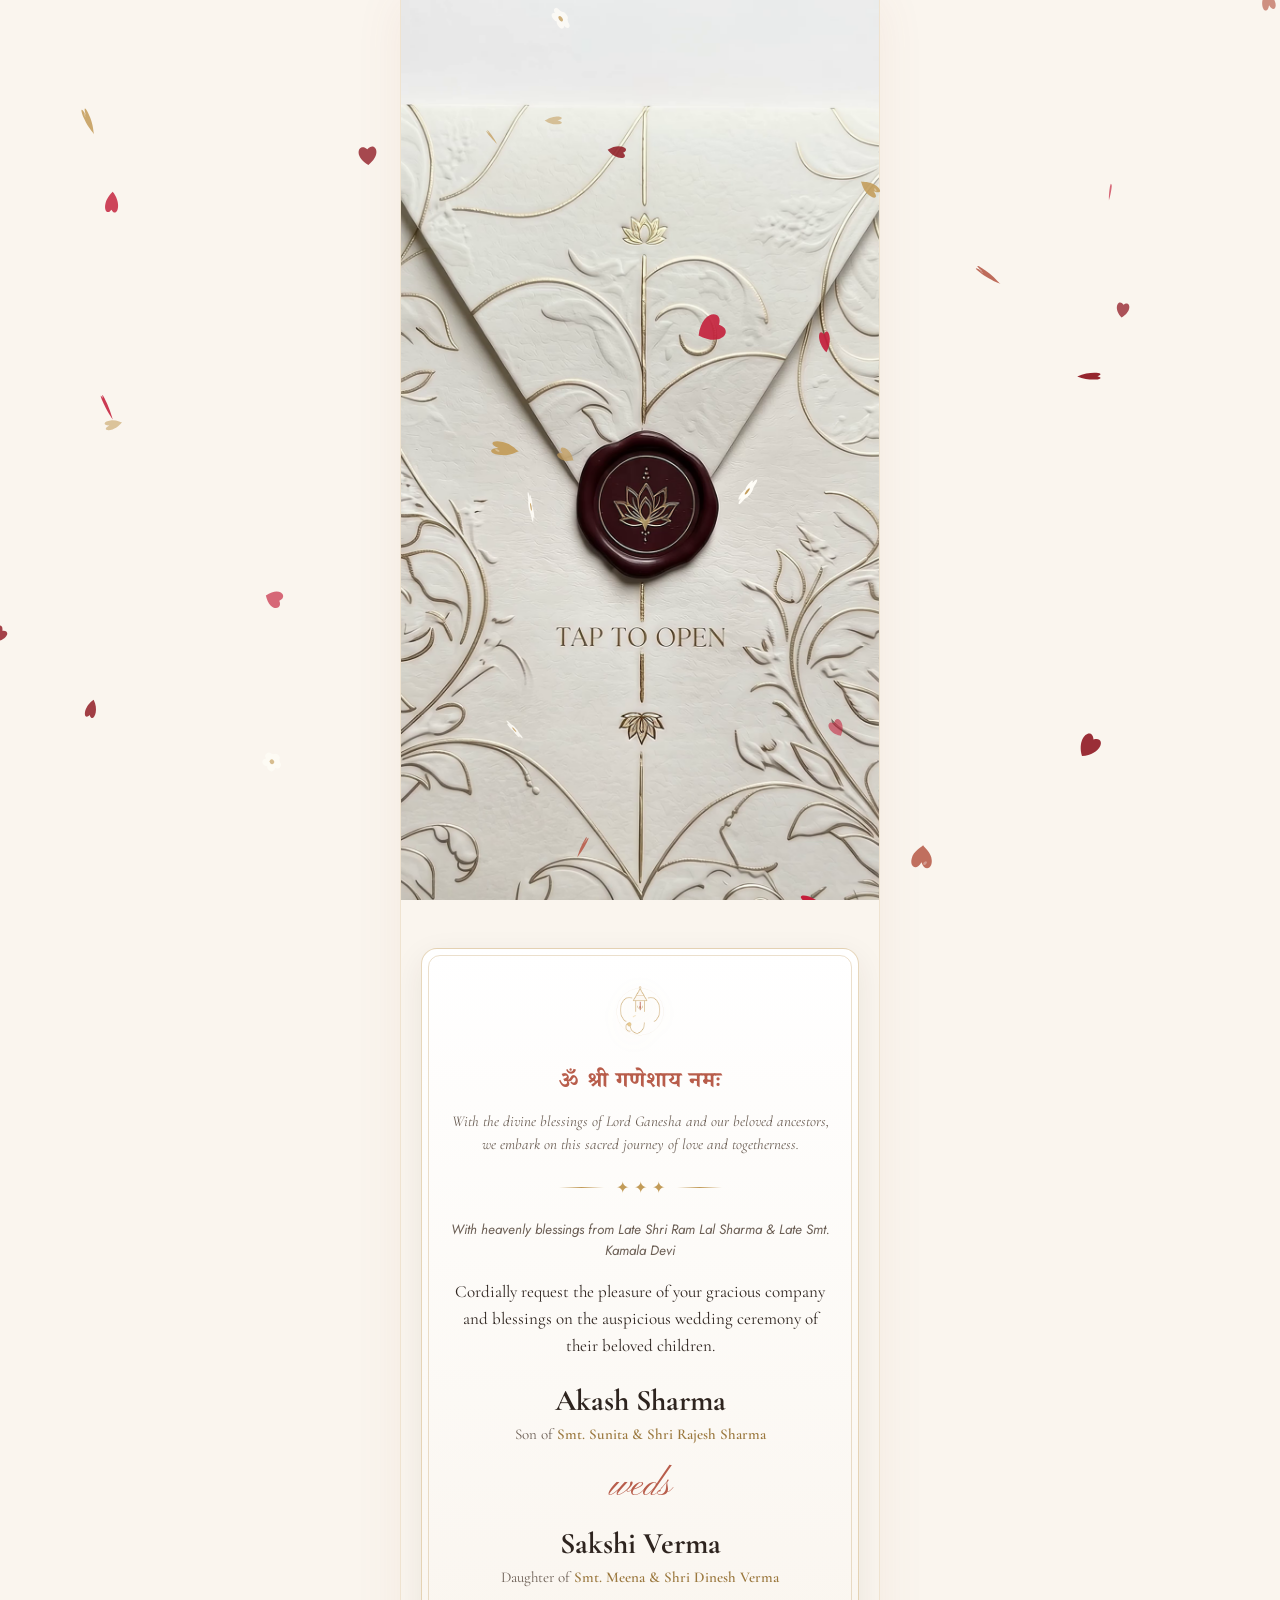
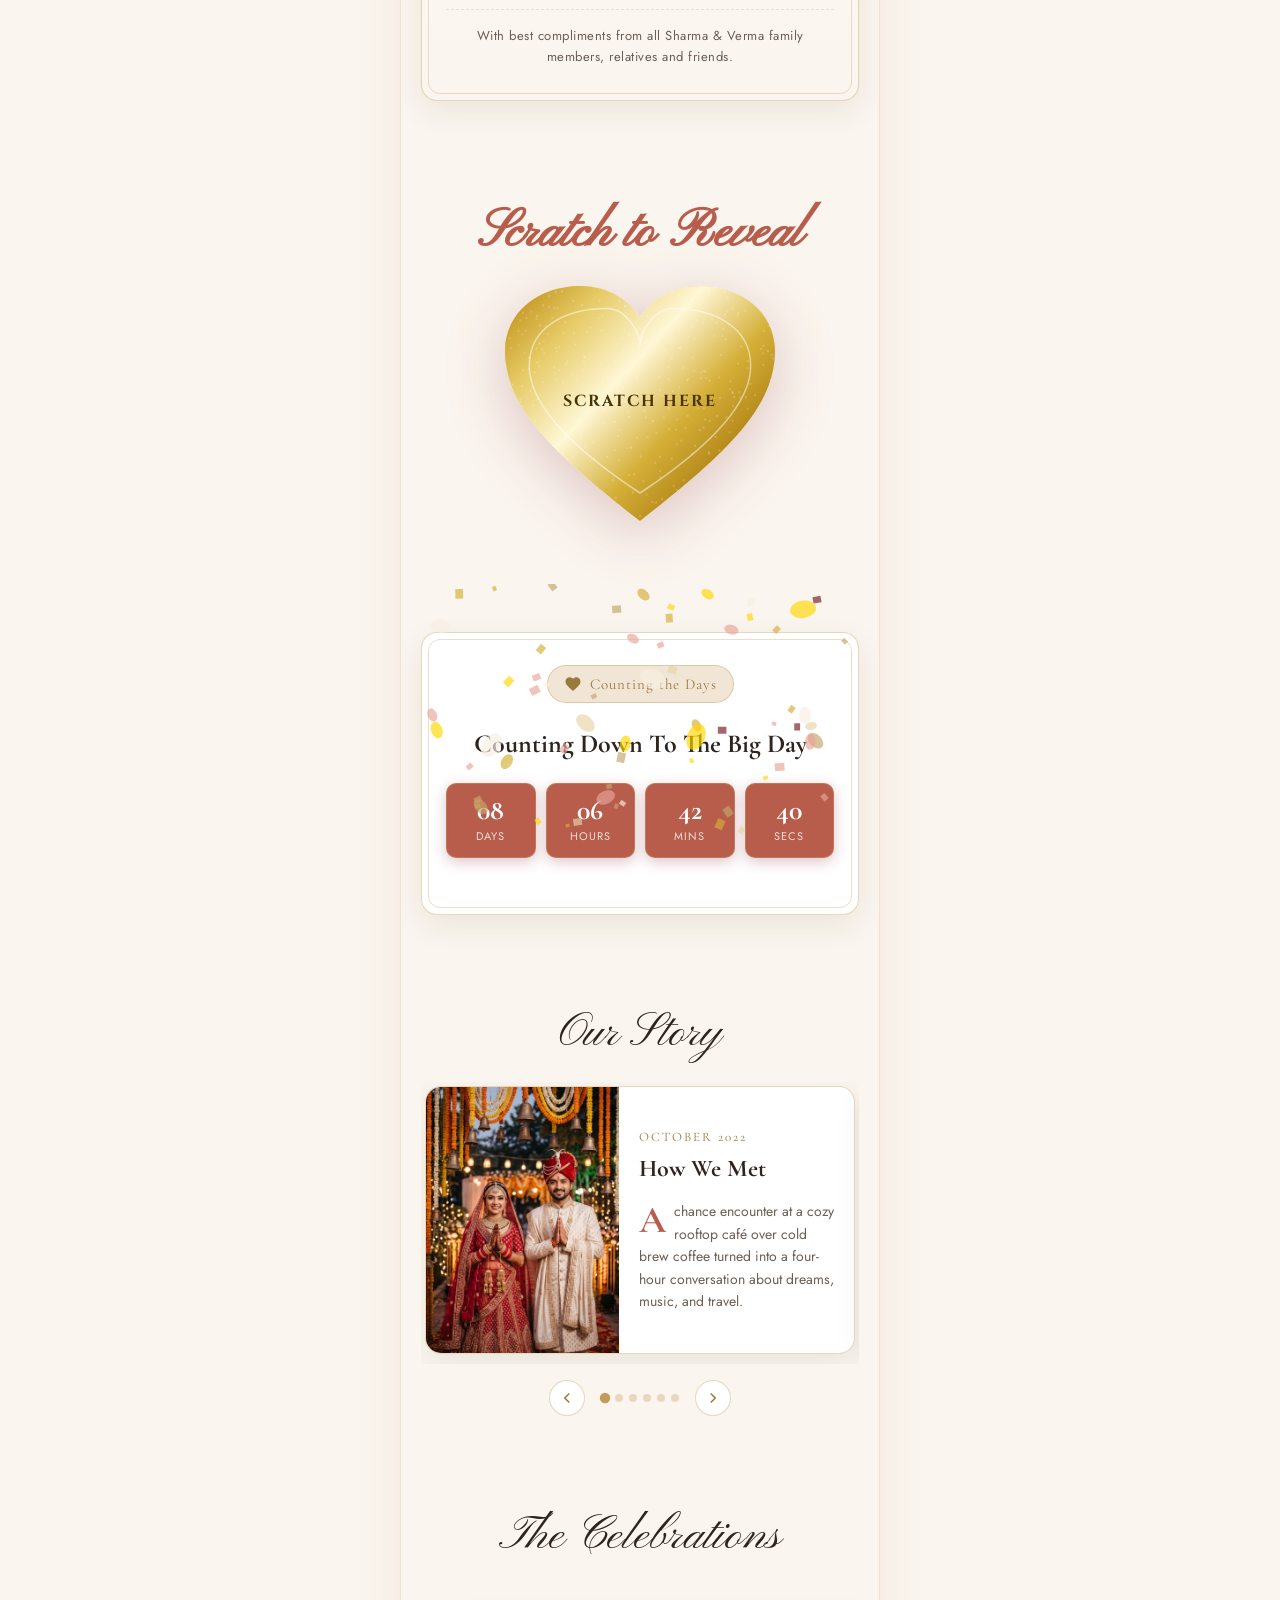
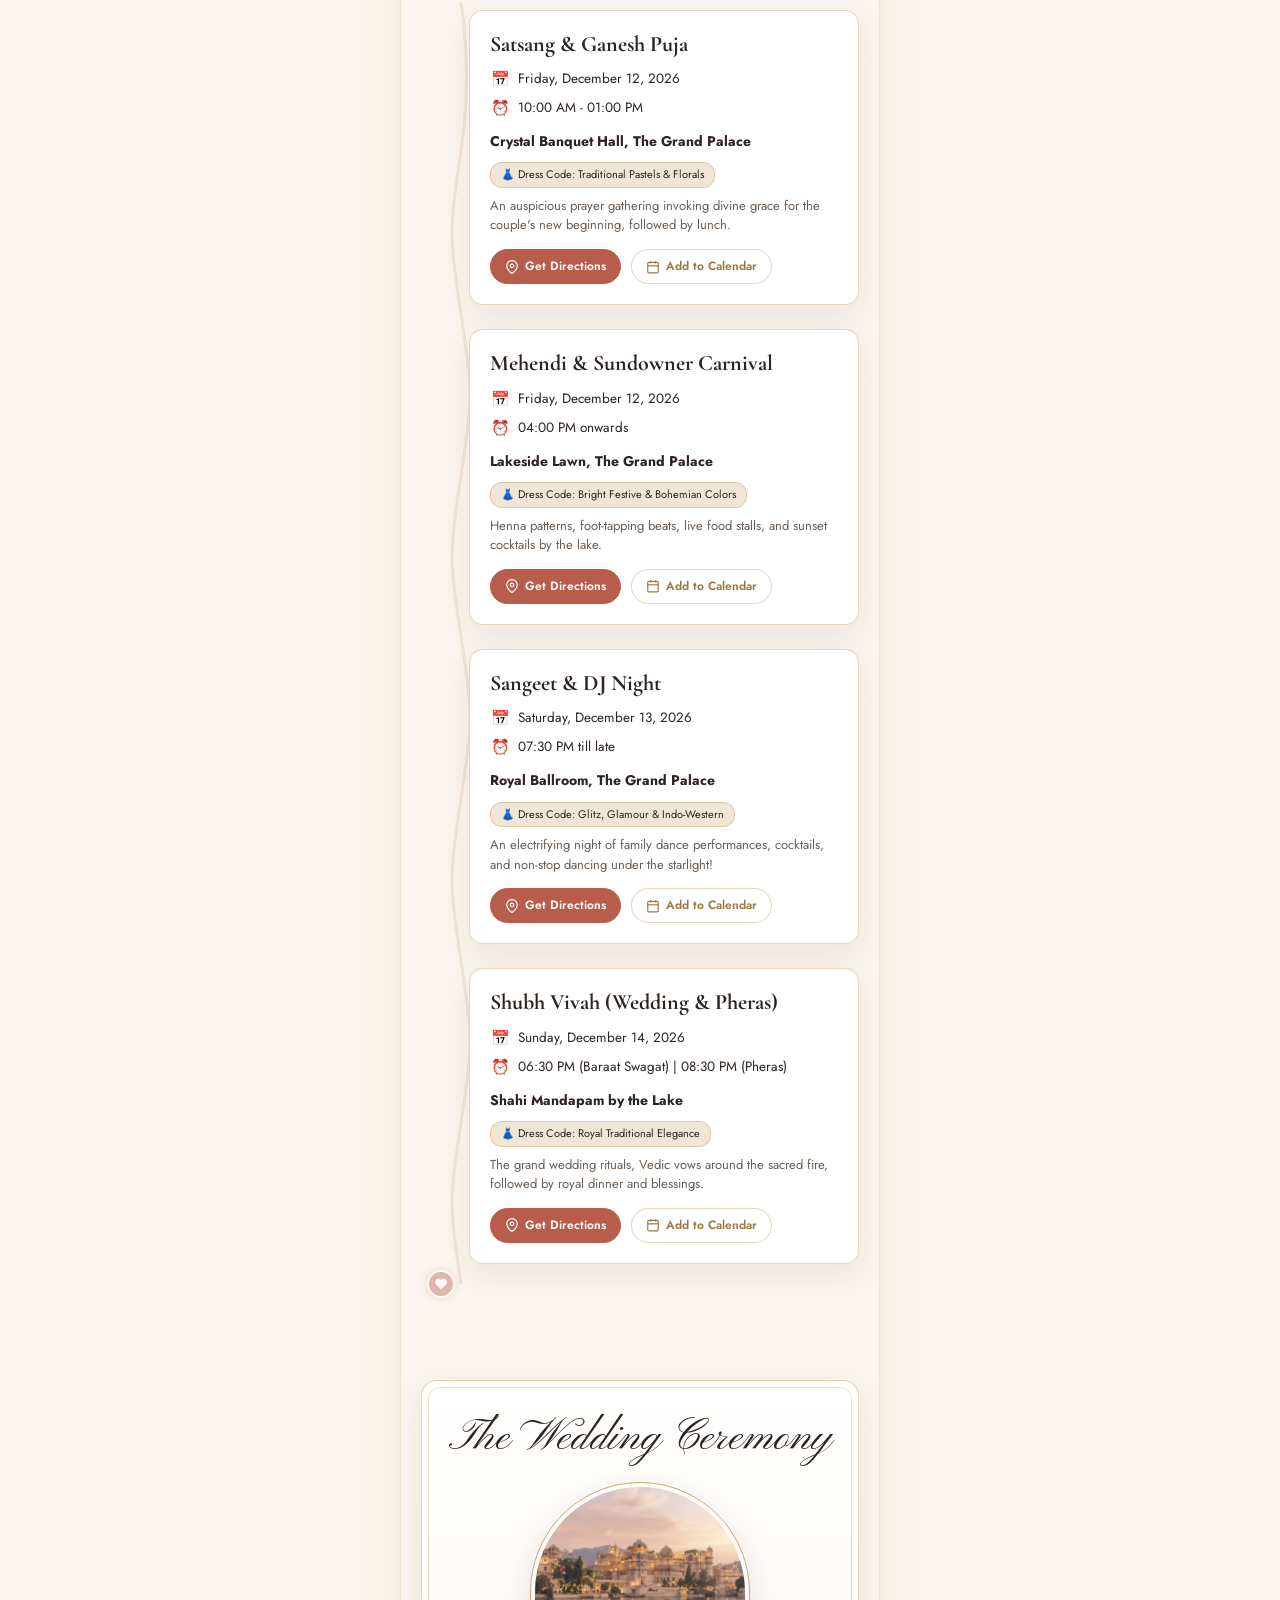
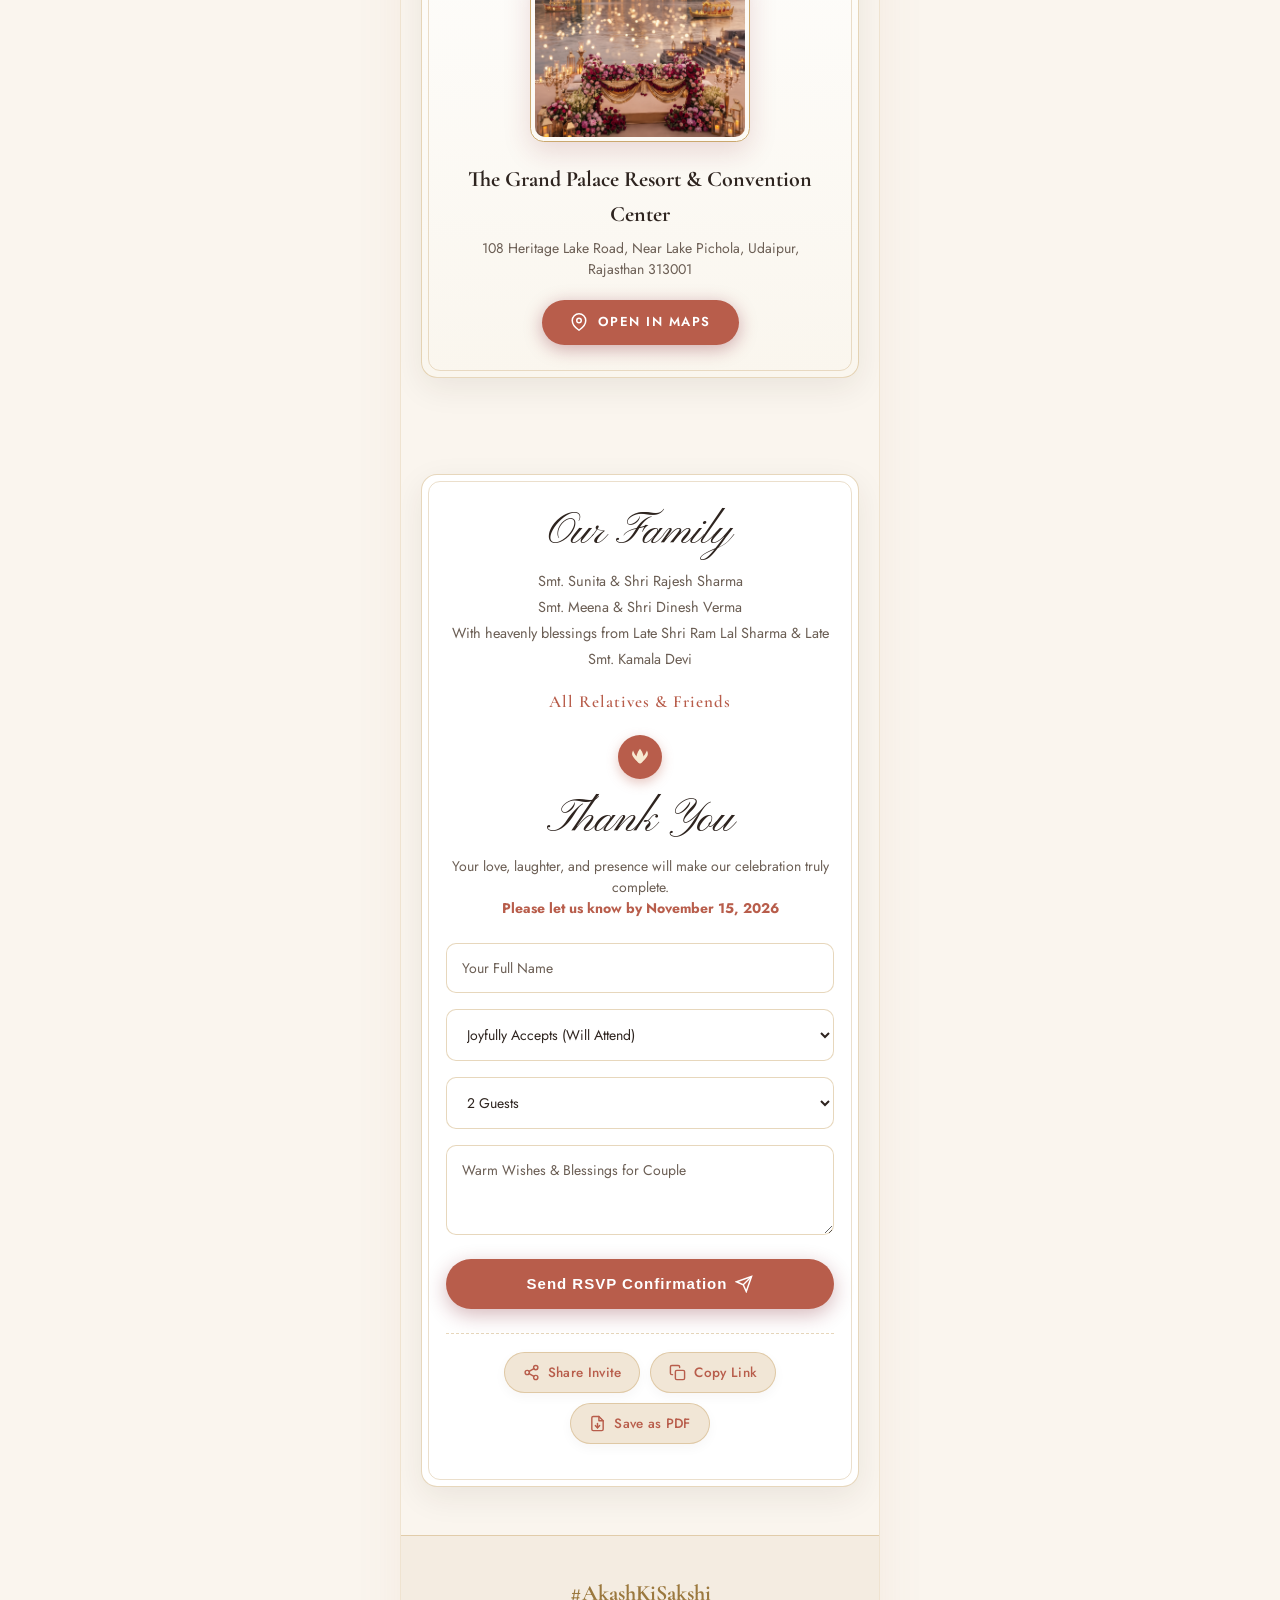
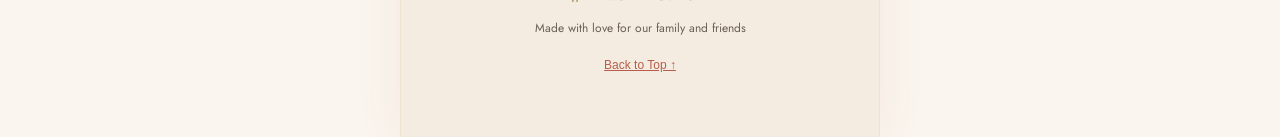
==== index.html @ cc671f3d "Initial commit: Luxury Wedding Invitation for Akash & Sakshi" ====
<!DOCTYPE html>
<html lang="en">
<head>
  <meta charset="UTF-8">
  <meta name="viewport" content="width=device-width, initial-scale=1.0, maximum-scale=1.0, user-scalable=no">
  <title>Akash & Sakshi's Wedding Invitation</title>

  <!-- Open Graph Meta Tags for WhatsApp & Social Sharing -->
  <meta property="og:title" content="Akash & Sakshi are Getting Married! 💍">
  <meta property="og:description" content="You are cordially invited to celebrate our wedding. Tap to open our interactive invitation, view ceremonies & RSVP.">
  <meta property="og:image" content="images/reference/ui_reference.png">
  <meta property="og:type" content="website">

  <!-- Core Stylesheet -->
  <link rel="stylesheet" href="css/invite_styles.css">
  <style>
    /* Dynamic Theme Color Overrides if specified */
    
      :root {
        --bg-ivory: #FAF5EE;
        --gold-primary: #C29B58;
        --gold-dark: #9B783E;
        --gold-light: #F1E6D6;
        --maroon-seal: #B85D4B;
        --maroon-seal-dark: #8F4232;
        --text-primary: #2E241F;
      }
    
  </style>
</head>
<body class="scroll-locked">

  <!-- Background Audio Element -->
  <audio id="bgAudio" loop preload="auto">
    <source src="song/song.mp3" type="audio/mp3">
  </audio>

  <!-- Desktop Presentation Stage -->
  <div class="desktop-stage">
    <main class="mobile-wrapper">

      <!-- ============================================================================
           ANIMATION 1 & 2: CARD START SCENE -> VIDEO OPENING -> CENTERED NAMES REVEAL
           (Click directly on image to open, no top floating buttons, no seal icon/text)
           ============================================================================ -->
      <section class="video-opening-wrapper" id="videoOpeningWrapper">
        <video id="openingEnvelopeVideo" playsinline preload="auto" muted poster="images/hero/start_scene.png">
          <source src="video/envelope_opening.mp4" type="video/mp4">
        </video>

        <!-- Clickable Start Scene Card Overlay (User clicks directly on image) -->
        <div class="video-tap-overlay" id="videoTapOverlay" style="background-image: url('images/hero/start_scene.png');" title="Click anywhere to open invitation"></div>

        <!-- Names Reveal Centered on Video Endscreen with End Scene Backdrop -->
        <div class="video-endscreen-reveal" id="videoEndscreenReveal" style="background-image: url('images/hero/end_scene.png');">
          <canvas id="lightTrailCanvas"></canvas>
          <div class="hero-content">
            <p class="hero-tagline">We're getting married</p>
            <h1 class="hero-couple-names">
              Akash
              <span class="hero-ampersand">&</span>
              Sakshi
            </h1>

            <div class="scroll-hint">
              <span style="font-size: 11px; letter-spacing: 2px; text-transform: uppercase;">Scroll to Enter</span>
              <svg width="18" height="18" viewBox="0 0 24 24" fill="none" stroke="currentColor" stroke-width="2">
                <polyline points="6 9 12 15 18 9"></polyline>
              </svg>
            </div>
          </div>
        </div>
      </section>

      <!-- ============================================================================
           ANIMATION 3: TRADITIONAL INVITATION CARD SCROLL & BLESSINGS
           (Ganeshji Artwork + Lineage format: Son of... / Daughter of...)
           ============================================================================ -->
      <section class="section-container" id="traditionalCardSection">
        <div class="ornate-card traditional-card">
          <div class="ganesha-header-wrap">
            <img src="images/decor/ganesha.png" alt="Shree Ganeshji" class="ganesha-img">
          </div>
          <h2 class="shloka-header">ॐ श्री गणेशाय नमः</h2>
          <p class="shloka-desc">With the divine blessings of Lord Ganesha and our beloved ancestors, we embark on this sacred journey of love and togetherness.</p>

          <div class="gold-divider">✦ ✦ ✦</div>

          <p class="lineage-text">With heavenly blessings from Late Shri Ram Lal Sharma & Late Smt. Kamala Devi</p>

          <p class="invitation-body">
            Cordially request the pleasure of your gracious company and blessings on the auspicious wedding ceremony of their beloved children.
          </p>

          <!-- Individual Lineage: Son of / Daughter of format -->
          <div class="couple-family-lineage">
            <div class="person-card">
              <div class="person-full-name">Akash Sharma</div>
              <p class="person-relation">Son of <strong>Smt. Sunita & Shri Rajesh Sharma</strong></p>
            </div>

            <div class="weds-script">weds</div>

            <div class="person-card">
              <div class="person-full-name">Sakshi Verma</div>
              <p class="person-relation">Daughter of <strong>Smt. Meena & Shri Dinesh Verma</strong></p>
            </div>
          </div>

          <p class="compliments-footer">With best compliments from all Sharma & Verma family members, relatives and friends.</p>
        </div>
      </section>

      <!-- ============================================================================
           ANIMATION 4: PURE HEART-SHAPED "SCRATCH TO REVEAL" SECTION
           (Heart Silhouette Only, No Outer Box, Morphs to "Save the Date")
           ============================================================================ -->
      <section class="section-container heart-scratch-section" id="scratchCardSection">
        <div class="scratch-header-wrap">
          <h2 class="scratch-title" id="scratchHeading">Scratch to Reveal</h2>
        </div>

        <div class="pure-heart-stage">
          <!-- Revealed Date Card Layer (Heart Shaped) -->
          <div class="revealed-heart-card" id="revealedHeartCard">
            <div class="heart-inner-decor">✦</div>
            <div class="revealed-date-day">14th</div>
            <div class="revealed-date-month">December</div>
            <div class="revealed-date-year">2026</div>
            <div class="heart-city-note">Udaipur, Rajasthan</div>
          </div>

          <!-- Animated Golden Heart Border Layer -->
          <svg class="heart-border-svg" id="heartBorderSvg" viewBox="0 0 270 250" aria-hidden="true">
            <defs>
              <linearGradient id="goldHeartStroke" x1="0%" y1="0%" x2="100%" y2="100%">
                <stop offset="0%" stop-color="#C29B58"/>
                <stop offset="25%" stop-color="#FFF4D0"/>
                <stop offset="50%" stop-color="#E8C374"/>
                <stop offset="75%" stop-color="#FFF9E6"/>
                <stop offset="100%" stop-color="#9A773C"/>
              </linearGradient>
            </defs>
            <path class="heart-border-animated" id="heartBorderPath" d="M 135 235 C 45 165 0 120 0 65 C 0 25 35 0 75 0 C 105 0 125 15 135 32 C 145 15 165 0 195 0 C 235 0 270 25 270 65 C 270 120 225 165 135 235 Z" fill="none" stroke="url(#goldHeartStroke)" stroke-width="4" stroke-linecap="round" stroke-linejoin="round" />
          </svg>

          <!-- Top Gold Scratch Canvas Layer (Heart-Clipped) -->
          <canvas id="scratchCanvas"></canvas>
        </div>
      </section>

      <!-- ============================================================================
           ANIMATION 5: LIVE COUNTDOWN TIMER & CONFETTI BURST
           ============================================================================ -->
      <section class="section-container countdown-section" id="countdownSection" data-target="2026-12-14T19:00:00+05:30">
        <canvas id="confettiCanvas"></canvas>

        <div class="ornate-card" style="position: relative; z-index: 2;">
          <div class="countdown-heart-badge">
            <svg width="18" height="18" viewBox="0 0 24 24" fill="currentColor">
              <path d="M12 21.35l-1.45-1.32C5.4 15.36 2 12.28 2 8.5 2 5.42 4.42 3 7.5 3c1.74 0 3.41.81 4.5 2.09C13.09 3.81 14.76 3 16.5 3 19.58 3 22 5.42 22 8.5c0 3.78-3.4 6.86-8.55 11.54L12 21.35z"/>
            </svg>
            Counting the Days
          </div>

          <h2 style="font-family: var(--font-serif); font-size: 26px; margin-bottom: 18px; color: var(--espresso-text);">
            Counting Down To The Big Day
          </h2>

          <div class="countdown-grid">
            <div class="countdown-box">
              <div class="countdown-num" id="days">00</div>
              <div class="countdown-label">Days</div>
            </div>
            <div class="countdown-box">
              <div class="countdown-num" id="hours">00</div>
              <div class="countdown-label">Hours</div>
            </div>
            <div class="countdown-box">
              <div class="countdown-num" id="minutes">00</div>
              <div class="countdown-label">Mins</div>
            </div>
            <div class="countdown-box">
              <div class="countdown-num" id="seconds">00</div>
              <div class="countdown-label">Secs</div>
            </div>
          </div>
        </div>
      </section>

      <!-- ============================================================================
           ANIMATION 6: "OUR STORY" TOUCH-SWIPE CAROUSEL WITH ORNATE DROP CAP
           ============================================================================ -->
      <section class="section-container story-section-wrap" id="storySection">
        <div style="text-align: center; margin-bottom: 20px;">
          <h2 class="script-heading" style="font-size: 46px;">
            Our Story
          </h2>
        </div>

        <div class="story-carousel-container">
          <div class="story-track" id="storyTrack">
            
              <div class="story-slide">
                <div class="story-card-inner">
                  <div class="story-photo-wrap">
                    <img src="images/gallery/story_1.jpg" alt="How We Met">
                  </div>
                  <div class="story-content">
                    <div class="story-year">October 2022</div>
                    <h3 class="story-title">How We Met</h3>
                    <p class="story-desc">A chance encounter at a cozy rooftop café over cold brew coffee turned into a four-hour conversation about dreams, music, and travel.</p>
                  </div>
                </div>
              </div>
            

              <div class="story-slide">
                <div class="story-card-inner">
                  <div class="story-photo-wrap">
                    <img src="images/gallery/story_2.jpg" alt="The First Trip">
                  </div>
                  <div class="story-content">
                    <div class="story-year">November 2023</div>
                    <h3 class="story-title">The First Trip</h3>
                    <p class="story-desc">Exploring the misty hills of Munnar, getting caught in sudden monsoon rains, and realizing we never wanted to wander through life without each other.</p>
                  </div>
                </div>
              </div>
            

              <div class="story-slide">
                <div class="story-card-inner">
                  <div class="story-photo-wrap">
                    <img src="images/gallery/story_3.jpg" alt="The Proposal">
                  </div>
                  <div class="story-content">
                    <div class="story-year">February 2025</div>
                    <h3 class="story-title">The Proposal</h3>
                    <p class="story-desc">Under a golden sunset on a quiet beach in Goa, with waves softly crashing against the shore, Akash got down on one knee. Sakshi said yes before he could even finish asking!</p>
                  </div>
                </div>
              </div>
            

              <div class="story-slide">
                <div class="story-card-inner">
                  <div class="story-photo-wrap">
                    <img src="images/gallery/story_4.jpg" alt="Growing Together">
                  </div>
                  <div class="story-content">
                    <div class="story-year">June 2025</div>
                    <h3 class="story-title">Growing Together</h3>
                    <p class="story-desc">Through every laugh, shared dream, and adventure, our bond grew deeper and stronger each passing day.</p>
                  </div>
                </div>
              </div>
            

              <div class="story-slide">
                <div class="story-card-inner">
                  <div class="story-photo-wrap">
                    <img src="images/gallery/story_5.jpg" alt="The Families Meet">
                  </div>
                  <div class="story-content">
                    <div class="story-year">September 2025</div>
                    <h3 class="story-title">The Families Meet</h3>
                    <p class="story-desc">Bringing our two families together filled the room with joy, sweet blessings, and heartwarming celebration.</p>
                  </div>
                </div>
              </div>
            

              <div class="story-slide">
                <div class="story-card-inner">
                  <div class="story-photo-wrap">
                    <img src="images/gallery/story_6.jpg" alt="Counting Down to Forever">
                  </div>
                  <div class="story-content">
                    <div class="story-year">December 2026</div>
                    <h3 class="story-title">Counting Down to Forever</h3>
                    <p class="story-desc">Ready to begin this sacred next chapter surrounded by the love, laughter, and blessings of our dearest family and friends.</p>
                  </div>
                </div>
              </div>
            
          </div>
        </div>

        <div class="carousel-nav">
          <button class="carousel-arrow" id="storyPrev" title="Previous story">
            <svg width="18" height="18" viewBox="0 0 24 24" fill="none" stroke="currentColor" stroke-width="2">
              <polyline points="15 18 9 12 15 6"></polyline>
            </svg>
          </button>
          <div class="carousel-dots">
            <span class="dot active" data-index="0"></span>
<span class="dot" data-index="1"></span>
<span class="dot" data-index="2"></span>
<span class="dot" data-index="3"></span>
<span class="dot" data-index="4"></span>
<span class="dot" data-index="5"></span>
          </div>
          <button class="carousel-arrow" id="storyNext" title="Next story">
            <svg width="18" height="18" viewBox="0 0 24 24" fill="none" stroke="currentColor" stroke-width="2">
              <polyline points="9 18 15 12 9 6"></polyline>
            </svg>
          </button>
        </div>
      </section>

      <!-- ============================================================================
           ANIMATION 7: "THE CELEBRATIONS" WINDING TIMELINE
           (Format: Bold Name, 📅 Date, ⏰ Time, Location in Bold, Desc, 2 Buttons)
           ============================================================================ -->
      <section class="section-container timeline-section" id="timelineSection">
        <div style="text-align: center; margin-bottom: 24px;">
          <h2 class="script-heading" style="font-size: 48px;">
            The Celebrations
          </h2>
        </div>

        <div class="timeline-wrapper">
          <!-- Continuous Winding SVG Thread Path -->
          <div class="timeline-svg-container">
            <svg id="timelineSvg">
              <path id="timelinePathBg" class="timeline-path-bg" />
              <path id="timelinePathActive" class="timeline-path-active" />
            </svg>
          </div>

          <!-- Dynamic Moving Heart Marker -->
          <div id="timelineHeartMarker">
            <svg width="14" height="14" viewBox="0 0 24 24" fill="currentColor">
              <path d="M12 21.35l-1.45-1.32C5.4 15.36 2 12.28 2 8.5 2 5.42 4.42 3 7.5 3c1.74 0 3.41.81 4.5 2.09C13.09 3.81 14.76 3 16.5 3 19.58 3 22 5.42 22 8.5c0 3.78-3.4 6.86-8.55 11.54L12 21.35z"/>
            </svg>
          </div>

          <!-- Events List with Get Directions & Add to Calendar Buttons -->
          <div class="timeline-cards-list">
            
          <div class="event-card">
            <h3 class="event-name-bold">Satsang & Ganesh Puja</h3>
            <div class="event-info-line">
              <span class="event-icon-sym">📅</span>
              <span>Friday, December 12, 2026</span>
            </div>
            <div class="event-info-line">
              <span class="event-icon-sym">⏰</span>
              <span>10:00 AM - 01:00 PM</span>
            </div>
            <div class="event-location-bold">
              <strong>Crystal Banquet Hall, The Grand Palace</strong>
            </div>
            <div class="dress-code-badge">👗 Dress Code: Traditional Pastels & Florals</div>
            <p class="event-desc">An auspicious prayer gathering invoking divine grace for the couple's new beginning, followed by lunch.</p>
            <div class="event-actions-row">
              <a href="https://www.google.com/maps/search/?api=1&query=Crystal+Banquet+Hall+The+Grand+Palace+Udaipur+Rajasthan" target="_blank" rel="noopener" class="event-btn directions" title="Get Directions to Satsang & Ganesh Puja">
                <svg width="14" height="14" viewBox="0 0 24 24" fill="none" stroke="currentColor" stroke-width="2"><path d="M21 10c0 7-9 13-9 13s-9-6-9-13a9 9 0 0 1 18 0z"></path><circle cx="12" cy="10" r="3"></circle></svg>
                Get Directions
              </a>
              <a href="https://calendar.google.com/calendar/render?action=TEMPLATE&text=Wedding%20-%20Akash%20%26%20Sakshi%20-%20Satsang%20%26%20Ganesh%20Puja&dates=20261212T043000Z/20261212T073000Z&ctz=Asia/Kolkata&location=Crystal%20Banquet%20Hall%2C%20The%20Grand%20Palace%2C%20Udaipur%2C%20Rajasthan&details=An%20auspicious%20prayer%20gathering%20invoking%20divine%20grace%20for%20the%20couple%27s%20new%20beginning%2C%20followed%20by%20lunch." target="_blank" rel="noopener" class="event-btn calendar"
                 data-title="Wedding - Akash &amp; Sakshi - Satsang &amp; Ganesh Puja"
                 data-start="20261212T100000"
                 data-end="20261212T130000"
                 data-location="Crystal Banquet Hall, The Grand Palace, Udaipur, Rajasthan"
                 data-details="An auspicious prayer gathering invoking divine grace for the couple&#x27;s new beginning, followed by lunch."
                 title="Add Satsang & Ganesh Puja to Calendar">
                <svg width="14" height="14" viewBox="0 0 24 24" fill="none" stroke="currentColor" stroke-width="2"><rect x="3" y="4" width="18" height="18" rx="2" ry="2"></rect><line x1="16" y1="2" x2="16" y2="6"></line><line x1="8" y1="2" x2="8" y2="6"></line><line x1="3" y1="10" x2="21" y2="10"></line></svg>
                Add to Calendar
              </a>
            </div>
          </div>
        

          <div class="event-card">
            <h3 class="event-name-bold">Mehendi & Sundowner Carnival</h3>
            <div class="event-info-line">
              <span class="event-icon-sym">📅</span>
              <span>Friday, December 12, 2026</span>
            </div>
            <div class="event-info-line">
              <span class="event-icon-sym">⏰</span>
              <span>04:00 PM onwards</span>
            </div>
            <div class="event-location-bold">
              <strong>Lakeside Lawn, The Grand Palace</strong>
            </div>
            <div class="dress-code-badge">👗 Dress Code: Bright Festive & Bohemian Colors</div>
            <p class="event-desc">Henna patterns, foot-tapping beats, live food stalls, and sunset cocktails by the lake.</p>
            <div class="event-actions-row">
              <a href="https://www.google.com/maps/search/?api=1&query=Lakeside+Lawn+The+Grand+Palace+Udaipur+Rajasthan" target="_blank" rel="noopener" class="event-btn directions" title="Get Directions to Mehendi & Sundowner Carnival">
                <svg width="14" height="14" viewBox="0 0 24 24" fill="none" stroke="currentColor" stroke-width="2"><path d="M21 10c0 7-9 13-9 13s-9-6-9-13a9 9 0 0 1 18 0z"></path><circle cx="12" cy="10" r="3"></circle></svg>
                Get Directions
              </a>
              <a href="https://calendar.google.com/calendar/render?action=TEMPLATE&text=Wedding%20-%20Akash%20%26%20Sakshi%20-%20Mehendi%20%26%20Sundowner%20Carnival&dates=20261212T103000Z/20261212T140000Z&ctz=Asia/Kolkata&location=Lakeside%20Lawn%2C%20The%20Grand%20Palace%2C%20Udaipur%2C%20Rajasthan&details=Henna%20patterns%2C%20foot-tapping%20beats%2C%20live%20food%20stalls%2C%20and%20sunset%20cocktails%20by%20the%20lake." target="_blank" rel="noopener" class="event-btn calendar"
                 data-title="Wedding - Akash &amp; Sakshi - Mehendi &amp; Sundowner Carnival"
                 data-start="20261212T160000"
                 data-end="20261212T193000"
                 data-location="Lakeside Lawn, The Grand Palace, Udaipur, Rajasthan"
                 data-details="Henna patterns, foot-tapping beats, live food stalls, and sunset cocktails by the lake."
                 title="Add Mehendi & Sundowner Carnival to Calendar">
                <svg width="14" height="14" viewBox="0 0 24 24" fill="none" stroke="currentColor" stroke-width="2"><rect x="3" y="4" width="18" height="18" rx="2" ry="2"></rect><line x1="16" y1="2" x2="16" y2="6"></line><line x1="8" y1="2" x2="8" y2="6"></line><line x1="3" y1="10" x2="21" y2="10"></line></svg>
                Add to Calendar
              </a>
            </div>
          </div>
        

          <div class="event-card">
            <h3 class="event-name-bold">Sangeet & DJ Night</h3>
            <div class="event-info-line">
              <span class="event-icon-sym">📅</span>
              <span>Saturday, December 13, 2026</span>
            </div>
            <div class="event-info-line">
              <span class="event-icon-sym">⏰</span>
              <span>07:30 PM till late</span>
            </div>
            <div class="event-location-bold">
              <strong>Royal Ballroom, The Grand Palace</strong>
            </div>
            <div class="dress-code-badge">👗 Dress Code: Glitz, Glamour & Indo-Western</div>
            <p class="event-desc">An electrifying night of family dance performances, cocktails, and non-stop dancing under the starlight!</p>
            <div class="event-actions-row">
              <a href="https://www.google.com/maps/search/?api=1&query=Royal+Ballroom+The+Grand+Palace+Udaipur+Rajasthan" target="_blank" rel="noopener" class="event-btn directions" title="Get Directions to Sangeet & DJ Night">
                <svg width="14" height="14" viewBox="0 0 24 24" fill="none" stroke="currentColor" stroke-width="2"><path d="M21 10c0 7-9 13-9 13s-9-6-9-13a9 9 0 0 1 18 0z"></path><circle cx="12" cy="10" r="3"></circle></svg>
                Get Directions
              </a>
              <a href="https://calendar.google.com/calendar/render?action=TEMPLATE&text=Wedding%20-%20Akash%20%26%20Sakshi%20-%20Sangeet%20%26%20DJ%20Night&dates=20261213T140000Z/20261213T173000Z&ctz=Asia/Kolkata&location=Royal%20Ballroom%2C%20The%20Grand%20Palace%2C%20Udaipur%2C%20Rajasthan&details=An%20electrifying%20night%20of%20family%20dance%20performances%2C%20cocktails%2C%20and%20non-stop%20dancing%20under%20the%20starlight%21" target="_blank" rel="noopener" class="event-btn calendar"
                 data-title="Wedding - Akash &amp; Sakshi - Sangeet &amp; DJ Night"
                 data-start="20261213T193000"
                 data-end="20261213T230000"
                 data-location="Royal Ballroom, The Grand Palace, Udaipur, Rajasthan"
                 data-details="An electrifying night of family dance performances, cocktails, and non-stop dancing under the starlight!"
                 title="Add Sangeet & DJ Night to Calendar">
                <svg width="14" height="14" viewBox="0 0 24 24" fill="none" stroke="currentColor" stroke-width="2"><rect x="3" y="4" width="18" height="18" rx="2" ry="2"></rect><line x1="16" y1="2" x2="16" y2="6"></line><line x1="8" y1="2" x2="8" y2="6"></line><line x1="3" y1="10" x2="21" y2="10"></line></svg>
                Add to Calendar
              </a>
            </div>
          </div>
        

          <div class="event-card">
            <h3 class="event-name-bold">Shubh Vivah (Wedding & Pheras)</h3>
            <div class="event-info-line">
              <span class="event-icon-sym">📅</span>
              <span>Sunday, December 14, 2026</span>
            </div>
            <div class="event-info-line">
              <span class="event-icon-sym">⏰</span>
              <span>06:30 PM (Baraat Swagat) | 08:30 PM (Pheras)</span>
            </div>
            <div class="event-location-bold">
              <strong>Shahi Mandapam by the Lake</strong>
            </div>
            <div class="dress-code-badge">👗 Dress Code: Royal Traditional Elegance</div>
            <p class="event-desc">The grand wedding rituals, Vedic vows around the sacred fire, followed by royal dinner and blessings.</p>
            <div class="event-actions-row">
              <a href="https://www.google.com/maps/search/?api=1&query=Shahi+Mandapam+The+Grand+Palace+Resort+Udaipur+Rajasthan" target="_blank" rel="noopener" class="event-btn directions" title="Get Directions to Shubh Vivah (Wedding & Pheras)">
                <svg width="14" height="14" viewBox="0 0 24 24" fill="none" stroke="currentColor" stroke-width="2"><path d="M21 10c0 7-9 13-9 13s-9-6-9-13a9 9 0 0 1 18 0z"></path><circle cx="12" cy="10" r="3"></circle></svg>
                Get Directions
              </a>
              <a href="https://calendar.google.com/calendar/render?action=TEMPLATE&text=Wedding%20-%20Akash%20%26%20Sakshi%20-%20Shubh%20Vivah%20%28Wedding%20%26%20Pheras%29&dates=20261214T130000Z/20261214T150000Z&ctz=Asia/Kolkata&location=Shahi%20Mandapam%20by%20the%20Lake%2C%20Udaipur%2C%20Rajasthan&details=The%20grand%20wedding%20rituals%2C%20Vedic%20vows%20around%20the%20sacred%20fire%2C%20followed%20by%20royal%20dinner%20and%20blessings." target="_blank" rel="noopener" class="event-btn calendar"
                 data-title="Wedding - Akash &amp; Sakshi - Shubh Vivah (Wedding &amp; Pheras)"
                 data-start="20261214T183000"
                 data-end="20261214T203000"
                 data-location="Shahi Mandapam by the Lake, Udaipur, Rajasthan"
                 data-details="The grand wedding rituals, Vedic vows around the sacred fire, followed by royal dinner and blessings."
                 title="Add Shubh Vivah (Wedding & Pheras) to Calendar">
                <svg width="14" height="14" viewBox="0 0 24 24" fill="none" stroke="currentColor" stroke-width="2"><rect x="3" y="4" width="18" height="18" rx="2" ry="2"></rect><line x1="16" y1="2" x2="16" y2="6"></line><line x1="8" y1="2" x2="8" y2="6"></line><line x1="3" y1="10" x2="21" y2="10"></line></svg>
                Add to Calendar
              </a>
            </div>
          </div>
        
          </div>
        </div>
      </section>

      <!-- ============================================================================
           ANIMATION 8: CEREMONY LOCATION CARD & MAP INTEGRATION
           ============================================================================ -->
      <section class="section-container">
        <div class="ornate-card venue-location-card">
          <h2 class="script-heading" style="font-size: 44px; margin-bottom: 16px;">
            The Wedding Ceremony
          </h2>
          <div class="venue-thumb-frame">
            <img src="images/venue/venue.png" alt="The Grand Palace Resort & Convention Center">
          </div>
          <h3 class="venue-title-big" style="font-family: var(--font-serif); font-size: 22px;">The Grand Palace Resort & Convention Center</h3>
          <p class="venue-address-text">108 Heritage Lake Road, Near Lake Pichola, Udaipur, Rajasthan 313001</p>

          <a href="https://maps.google.com/?q=The+Grand+Palace+Resort+Udaipur" target="_blank" rel="noopener" class="maps-pulse-btn">
            <svg width="18" height="18" viewBox="0 0 24 24" fill="none" stroke="currentColor" stroke-width="2">
              <path d="M21 10c0 7-9 13-9 13s-9-6-9-13a9 9 0 0 1 18 0z"></path>
              <circle cx="12" cy="10" r="3"></circle>
            </svg>
            OPEN IN MAPS
          </a>
        </div>
      </section>

      <!-- ============================================================================
           ANIMATION 9: OUR FAMILY, THANK YOU & THEME-STYLED RSVP GUESTBOOK
           ============================================================================ -->
      <section class="section-container rsvp-section" id="rsvpSection">
        <div class="ornate-card">
          <h2 class="script-heading" style="font-size: 44px; margin-bottom: 8px;">
            Our Family
          </h2>
          <div style="font-size: 14.5px; color: var(--text-muted); line-height: 1.8; margin-bottom: 16px;">
            <div>Smt. Sunita & Shri Rajesh Sharma</div>
            <div>Smt. Meena & Shri Dinesh Verma</div>
            <div>With heavenly blessings from Late Shri Ram Lal Sharma & Late Smt. Kamala Devi</div>
          </div>
          <p style="font-family: var(--font-serif); font-size: 17px; font-weight: 600; color: var(--terracotta); letter-spacing: 1px;">
            All Relatives & Friends
          </p>

          <!-- Small Terracotta Lotus Wax Seal Icon -->
          <div style="width: 44px; height: 44px; border-radius: 50%; background: var(--terracotta); margin: 20px auto 14px; display: flex; align-items: center; justify-content: center; box-shadow: 0 4px 12px rgba(184, 93, 75, 0.35);">
            <svg width="22" height="22" viewBox="0 0 24 24" fill="#F7E8D0">
              <path d="M12 3C12 3 8 8 8 13C8 16.5 10 18.5 12 19C14 18.5 16 16.5 16 13C16 8 12 3 12 3Z"/>
              <path d="M12 19C10.5 18 6 15 4 11C2.5 8 4.5 5 4.5 5C4.5 5 6 9.5 9 12C10.5 13.2 12 19 12 19Z"/>
              <path d="M12 19C13.5 18 18 15 20 11C21.5 8 19.5 5 19.5 5C19.5 5 18 9.5 15 12C13.5 13.2 12 19 12 19Z"/>
            </svg>
          </div>

          <h2 class="script-heading" style="font-size: 46px; margin-bottom: 8px;">
            Thank You
          </h2>
          <p style="font-size: 14px; color: var(--text-muted); line-height: 1.5;">
            Your love, laughter, and presence will make our celebration truly complete.<br>
            <strong style="color: var(--terracotta);">Please let us know by November 15, 2026</strong>
          </p>

          <form class="rsvp-form" id="rsvpForm" data-whatsapp="+919876543210">
            <div class="form-group">
              <input type="text" id="guestName" placeholder=" " required>
              <label for="guestName">Your Full Name</label>
            </div>

            <div class="form-group">
              <select id="attendanceSelect" required>
                <option value="Joyfully Accepts">Joyfully Accepts (Will Attend)</option>
                <option value="Regretfully Declines">Regretfully Declines</option>
              </select>
            </div>

            <div class="form-group">
              <select id="guestCount" required>
                <option value="1 Guest">1 Guest</option>
                <option value="2 Guests" selected>2 Guests</option>
                <option value="3 Guests">3 Guests</option>
                <option value="4+ Guests">4+ Guests</option>
              </select>
            </div>

            <div class="form-group">
              <textarea id="guestWishes" rows="3" placeholder=" "></textarea>
              <label for="guestWishes">Warm Wishes & Blessings for Couple</label>
            </div>

            <button type="submit" class="rsvp-submit-btn">
              <span>Send RSVP Confirmation</span>
              <svg width="18" height="18" viewBox="0 0 24 24" fill="none" stroke="currentColor" stroke-width="2">
                <line x1="22" y1="2" x2="11" y2="13"></line>
                <polygon points="22 2 15 22 11 13 2 9 22 2"></polygon>
              </svg>
            </button>
          </form>

          <!-- Theme-Colored Checkmark Success Feedback (No Bright Green) -->
          <div class="rsvp-success-box" id="rsvpSuccessBox">
            <div class="checkmark-circle">
              <svg width="36" height="36" viewBox="0 0 24 24" fill="none" stroke="currentColor" stroke-width="3">
                <polyline points="20 6 9 17 4 12"></polyline>
              </svg>
            </div>
            <h3 style="font-family: var(--font-serif); font-size: 24px; color: var(--espresso-text); margin-bottom: 6px;">
              Thank You!
            </h3>
            <p style="font-size: 14px; color: var(--text-muted); margin-bottom: 16px;">
              Your response and heartfelt blessings have been received with love.
            </p>
            <a href="#" id="whatsappDirectBtn" target="_blank" rel="noopener" class="whatsapp-direct-btn">
              Send RSVP to Host via WhatsApp 💬
            </a>
          </div>

          <!-- Quick Action Buttons: Share Invite, Copy Link & Save as PDF -->
          <div class="rsvp-actions-bar">
            <button type="button" class="action-pill-btn" id="shareInviteBtn" title="Share Invitation">
              <svg width="17" height="17" viewBox="0 0 24 24" fill="none" stroke="currentColor" stroke-width="2" stroke-linecap="round" stroke-linejoin="round">
                <circle cx="18" cy="5" r="3"></circle>
                <circle cx="6" cy="12" r="3"></circle>
                <circle cx="18" cy="19" r="3"></circle>
                <line x1="8.59" y1="13.51" x2="15.42" y2="17.49"></line>
                <line x1="15.41" y1="6.51" x2="8.59" y2="10.49"></line>
              </svg>
              <span>Share Invite</span>
            </button>

            <button type="button" class="action-pill-btn" id="copyLinkBtn" title="Copy Website Link">
              <svg width="17" height="17" viewBox="0 0 24 24" fill="none" stroke="currentColor" stroke-width="2" stroke-linecap="round" stroke-linejoin="round">
                <rect x="9" y="9" width="13" height="13" rx="2" ry="2"></rect>
                <path d="M5 15H4a2 2 0 0 1-2-2V4a2 2 0 0 1 2-2h9a2 2 0 0 1 2 2v1"></path>
              </svg>
              <span id="copyLinkText">Copy Link</span>
            </button>

            <button type="button" class="action-pill-btn" id="savePdfBtn" title="Save as PDF">
              <svg width="17" height="17" viewBox="0 0 24 24" fill="none" stroke="currentColor" stroke-width="2" stroke-linecap="round" stroke-linejoin="round">
                <path d="M14 2H6a2 2 0 0 0-2 2v16a2 2 0 0 0 2 2h12a2 2 0 0 0 2-2V8z"></path>
                <polyline points="14 2 14 8 20 8"></polyline>
                <line x1="12" y1="18" x2="12" y2="12"></line>
                <line x1="9" y1="15" x2="12" y2="18"></line>
                <line x1="15" y1="15" x2="12" y2="18"></line>
              </svg>
              <span>Save as PDF</span>
            </button>
          </div>
        </div>
      </section>

      <!-- Global Footer -->
      <footer class="wedding-footer">
        <div class="footer-hashtag">#AkashKiSakshi</div>
        <p class="footer-credits">Made with love for our family and friends</p>
        <button id="backToTopBtn" style="margin-top: 20px; background: none; border: none; font-size: 12px; color: var(--terracotta); cursor: pointer; text-decoration: underline;">
          Back to Top ↑
        </button>
      </footer>

    </main>
  </div>

  <!-- Interactive JavaScript Modules -->
  <script src="js/envelope_particles.js"></script>
  <script src="js/scratch_card.js"></script>
  <script src="js/countdown_confetti.js"></script>
  <script src="js/timeline_path.js"></script>
  <script src="js/rsvp_handler.js"></script>
  <script src="js/flower_petals_parallax.js"></script>
</body>
</html>
---- css/invite_styles.css ----
/* ==============================================================================
   LUXURY DIGITAL WEDDING INVITATION STYLESHEET
   Mobile-First (9:16) with Elegant Desktop Stage Framing
   ============================================================================== */

@import url('https://fonts.googleapis.com/css2?family=Cormorant+Garamond:ital,wght@0,400;0,500;0,600;0,700;1,400;1,600&family=Jost:wght@300;400;500;600&family=Noto+Serif+Devanagari:wght@400;600;700&family=Hind:wght@400;600&family=Great+Vibes&family=Pinyon+Script&family=Cinzel:wght@500;700&display=swap');

:root {
  /* Royal Rajasthani Sandstone & Terracotta Palette */
  --bg-ivory: #FAF5EE;               /* Jodhpur Sandstone Ivory base */
  --bg-card: #FFFFFF;
  --bg-card-tint: #F1E6D6;          /* Warm Champagne bands/cards */
  --terracotta: #B85D4B;            /* Terracotta Rose */
  --terracotta-dark: #8F4232;
  --gold-brass: #C29B58;            /* Antique Brass Gold */
  --gold-primary: #C29B58;
  --gold-dark: #9A773C;
  --gold-light: #F7E8D0;            /* Soft Marigold */
  --gold-shimmer: linear-gradient(135deg, #FFF9E6 0%, #C29B58 35%, #F7E8D0 60%, #9A773C 100%);
  --maroon-seal: #B85D4B;           /* Terracotta Rose */
  --maroon-seal-dark: #8F4232;
  --espresso-text: #2E241F;         /* Espresso Text */
  --text-primary: #2E241F;
  --text-muted: #6B5E54;
  --text-gold: #9A773C;
  --border-gold: rgba(194, 155, 88, 0.4);
  --border-gold-strong: rgba(194, 155, 88, 0.85);
  --shadow-card: 0 10px 32px rgba(46, 36, 31, 0.08);
  --shadow-seal: 0 8px 24px rgba(184, 93, 75, 0.45);
  --font-serif: 'Cormorant Garamond', Georgia, serif;
  --font-sans: 'Jost', -apple-system, BlinkMacSystemFont, sans-serif;
  --font-devanagari: 'Noto Serif Devanagari', 'Hind', serif;
  --font-script: 'Pinyon Script', 'Great Vibes', cursive;
  --font-roman: 'Cinzel', serif;
}

* {
  margin: 0;
  padding: 0;
  box-sizing: border-box;
  -webkit-tap-highlight-color: transparent;
}

html, body {
  width: 100%;
  min-height: 100%;
  background-color: var(--bg-ivory);
  color: var(--text-primary);
  font-family: var(--font-sans);
  overflow-x: hidden;
  font-size: 16px;
  line-height: 1.6;
}

/* Desktop Stage Background Container - Seamless Ivory Theme */
.desktop-stage {
  display: flex;
  justify-content: center;
  align-items: flex-start;
  min-height: 100vh;
  background-color: var(--bg-ivory);
  background: var(--bg-ivory);
  padding: 0;
}

@media (min-width: 600px) {
  .desktop-stage {
    padding: 0;
    background-color: var(--bg-ivory);
    background: var(--bg-ivory);
  }
}

/* Mobile Screen Wrapper (9:16 aspect ratio feeling, seamlessly blended on wide screens) */
.mobile-wrapper {
  width: 100%;
  max-width: 480px;
  min-height: 100vh;
  background-color: var(--bg-ivory);
  position: relative;
  box-shadow: 0 0 35px rgba(184, 93, 75, 0.07);
  overflow-x: hidden;
  display: flex;
  flex-direction: column;
}

@media (min-width: 600px) {
  .mobile-wrapper {
    border-radius: 0;
    border-left: 1px solid rgba(194, 155, 88, 0.2);
    border-right: 1px solid rgba(194, 155, 88, 0.2);
    box-shadow: 0 0 45px rgba(184, 93, 75, 0.08);
  }
}

/* Global Floating Audio & Navigation Bar */
.floating-top-bar {
  position: fixed;
  top: 16px;
  max-width: 448px;
  width: calc(100% - 32px);
  margin: 0 auto;
  left: 0;
  right: 0;
  z-index: 1000;
  display: flex;
  justify-content: space-between;
  align-items: center;
  pointer-events: none;
}

.floating-btn {
  pointer-events: auto;
  width: 44px;
  height: 44px;
  border-radius: 50%;
  background: rgba(255, 255, 255, 0.9);
  backdrop-filter: blur(8px);
  border: 1px solid var(--border-gold-strong);
  box-shadow: 0 4px 16px rgba(0, 0, 0, 0.12);
  display: flex;
  align-items: center;
  justify-content: center;
  cursor: pointer;
  color: var(--gold-dark);
  transition: transform 0.25s ease, background 0.25s ease;
}

.floating-btn:hover {
  transform: scale(1.08);
  background: #FFF;
}

.music-btn.playing svg {
  animation: spinSlow 6s linear infinite;
}

@keyframes spinSlow {
  from { transform: rotate(0deg); }
  to { transform: rotate(360deg); }
}

/* ==============================================================================
   VIDEO OPENING & ENDSCREEN NAMES REVEAL (9:16 VERTICAL CONTAINER)
   ============================================================================== */
.video-opening-wrapper {
  position: relative;
  width: 100%;
  height: 100vh;
  min-height: 600px;
  background-color: #120e0b;
  overflow: hidden;
  z-index: 10;
}

#openingEnvelopeVideo {
  width: 100%;
  height: 100%;
  object-fit: cover;
  display: block;
  transform: scale(1.15);
  transform-origin: 50% 0%;
}

/* Initial Tap to Open Overlay showing card start scene */
.video-tap-overlay {
  position: absolute;
  inset: 0;
  background-size: cover;
  background-position: center top;
  background-repeat: no-repeat;
  display: flex;
  flex-direction: column;
  align-items: center;
  justify-content: center;
  z-index: 20;
  cursor: pointer;
  transition: opacity 0.5s cubic-bezier(0.4, 0, 0.2, 1);
}

.video-tap-overlay.hidden {
  opacity: 0;
  pointer-events: none;
}

.tap-seal-btn {
  width: 76px;
  height: 76px;
  border-radius: 50%;
  background: radial-gradient(circle at 35% 35%, #9E2430 0%, var(--maroon-seal) 55%, var(--maroon-seal-dark) 100%);
  box-shadow: 0 10px 28px rgba(128, 24, 42, 0.55), 0 0 0 0 rgba(197, 164, 109, 0.6);
  display: flex;
  align-items: center;
  justify-content: center;
  cursor: pointer;
  animation: sealPulse 2.4s ease-in-out infinite;
  transition: transform 0.3s ease;
}

.tap-seal-btn:hover {
  transform: scale(1.1);
}

.tap-seal-inner {
  width: 58px;
  height: 58px;
  border-radius: 50%;
  border: 1px dashed rgba(247, 230, 195, 0.5);
  display: flex;
  align-items: center;
  justify-content: center;
}

.tap-seal-inner svg {
  width: 32px;
  height: 32px;
  filter: drop-shadow(0 1px 3px rgba(0,0,0,0.5));
}

.tap-prompt-text {
  margin-top: 24px;
  color: #F7E6C3;
  font-family: var(--font-serif);
  font-size: 16px;
  letter-spacing: 2px;
  text-transform: uppercase;
  animation: fadeInOut 2s ease-in-out infinite;
}

/* Names Reveal Overlay on Video Endscreen with Dedicated Background Image (Centered) */
.video-endscreen-reveal {
  position: absolute;
  inset: 0;
  display: flex;
  flex-direction: column;
  justify-content: center;
  align-items: center;
  text-align: center;
  padding: 40px 24px;
  background-size: cover;
  background-position: center top;
  background-repeat: no-repeat;
  opacity: 0;
  pointer-events: none;
  transition: opacity 1.2s cubic-bezier(0.4, 0, 0.2, 1);
  z-index: 15;
}

.video-endscreen-reveal::before {
  content: '';
  position: absolute;
  inset: 0;
  background: radial-gradient(circle at center, rgba(18, 14, 11, 0.25) 0%, rgba(18, 14, 11, 0.72) 100%);
  pointer-events: none;
  z-index: 1;
}

.video-endscreen-reveal .hero-content {
  position: relative;
  z-index: 2;
  display: flex;
  flex-direction: column;
  align-items: center;
  justify-content: center;
}

.video-endscreen-reveal.active {
  opacity: 1;
  pointer-events: auto;
}

/* Scroll Lock State */
body.scroll-locked {
  overflow: hidden !important;
  touch-action: none;
}

body.scroll-unlocked {
  overflow-y: auto !important;
  touch-action: auto;
}

@keyframes sealPulse {
  0%, 100% {
    box-shadow: 0 8px 24px rgba(80, 15, 22, 0.45), 0 0 0 0 rgba(197, 164, 109, 0.5);
  }
  50% {
    box-shadow: 0 12px 30px rgba(80, 15, 22, 0.6), 0 0 0 14px rgba(197, 164, 109, 0);
  }
}

.seal-prompt-text {
  margin-top: 36px;
  color: #F4E8D3;
  font-family: var(--font-serif);
  font-size: 18px;
  letter-spacing: 2px;
  text-transform: uppercase;
  animation: fadeInOut 2s ease-in-out infinite;
  text-align: center;
}

@keyframes fadeInOut {
  0%, 100% { opacity: 0.65; transform: translateY(0); }
  50% { opacity: 1; transform: translateY(-3px); }
}

/* Canvas for Golden Particle Wave Burst */
#particleWaveCanvas {
  position: absolute;
  inset: 0;
  pointer-events: none;
  z-index: 9998;
}

/* ==============================================================================
   ANIMATION 2: CINEMATIC VENUE REVEAL & NAMES
   ============================================================================== */
.hero-venue-section {
  position: relative;
  min-height: 90vh;
  display: flex;
  flex-direction: column;
  justify-content: flex-end;
  padding: 40px 24px;
  overflow: hidden;
  background-color: #1A130F;
}

.venue-bg-image {
  position: absolute;
  inset: 0;
  background-image: linear-gradient(180deg, rgba(20, 15, 12, 0.3) 0%, rgba(20, 15, 12, 0.75) 75%, #FAF6EE 100%),
                    url('https://images.unsplash.com/photo-1519741497674-611481863552?auto=format&fit=crop&w=1200&q=80');
  background-size: cover;
  background-position: center top;
  transform: scale(1.05);
  animation: subtleZoom 20s ease-in-out infinite alternate;
}

@keyframes subtleZoom {
  from { transform: scale(1.0); }
  to { transform: scale(1.08); }
}

#lightTrailCanvas {
  position: absolute;
  inset: 0;
  pointer-events: none;
  z-index: 2;
}

.hero-content {
  position: relative;
  z-index: 3;
  text-align: center;
  color: #FFF;
}

.script-heading {
  font-family: var(--font-script);
  font-size: 38px;
  font-weight: normal;
  color: var(--text-primary);
  line-height: 1.2;
}

.hero-tagline {
  font-family: var(--font-script);
  font-size: 24px;
  color: #FFF;
  margin-bottom: 4px;
  opacity: 0;
  transform: translateY(16px);
  animation: heroFadeUp 1.2s 0.3s forwards ease-out;
}

.hero-couple-names {
  font-family: var(--font-script);
  font-size: 56px;
  font-weight: normal;
  line-height: 1.1;
  color: #FFFFFF;
  filter: drop-shadow(0 2px 10px rgba(0, 0, 0, 0.6));
  margin-bottom: 12px;
  opacity: 0;
  transform: translateY(20px);
  animation: heroFadeUp 1.4s 0.6s forwards ease-out;
}

.hero-ampersand {
  font-family: var(--font-script);
  font-size: 38px;
  display: inline-block;
  margin: 0 4px;
  color: var(--gold-light);
}

.hero-date-badge {
  display: inline-block;
  padding: 6px 18px;
  border-radius: 30px;
  border: 1px solid rgba(232, 211, 167, 0.4);
  background: rgba(25, 20, 16, 0.65);
  backdrop-filter: blur(6px);
  color: var(--gold-light);
  font-family: var(--font-roman);
  font-size: 13px;
  letter-spacing: 2px;
  opacity: 0;
  transform: translateY(16px);
  animation: heroFadeUp 1.2s 0.9s forwards ease-out;
}

@keyframes heroFadeUp {
  to {
    opacity: 1;
    transform: translateY(0);
  }
}

.scroll-hint {
  display: flex;
  flex-direction: column;
  align-items: center;
  gap: 6px;
  margin-top: 24px;
  color: var(--gold-light);
  opacity: 0.8;
  animation: bounceHint 2s infinite ease-in-out;
}

@keyframes bounceHint {
  0%, 100% { transform: translateY(0); }
  50% { transform: translateY(6px); }
}

/* ==============================================================================
   SECTION BASE STYLES & LUXURY CARDS
   ============================================================================== */
.section-container {
  padding: 48px 20px;
  position: relative;
}

.ornate-card {
  background: var(--bg-card);
  border-radius: 16px;
  padding: 32px 24px;
  box-shadow: var(--shadow-card);
  border: 1px solid var(--border-gold);
  position: relative;
  overflow: hidden;
}

/* Double Hairline Gold Border */
.ornate-card::before {
  content: '';
  position: absolute;
  inset: 6px;
  border: 1px solid rgba(197, 164, 109, 0.35);
  border-radius: 12px;
  pointer-events: none;
}

.card-floret-top {
  display: flex;
  justify-content: center;
  margin-bottom: 16px;
  color: var(--gold-dark);
}

/* ==============================================================================
   ANIMATION 3: TRADITIONAL INVITATION CARD SCROLL & DETAILS
   ============================================================================== */
.traditional-card {
  text-align: center;
  background: linear-gradient(180deg, #FFFFFF 0%, #FAF5EE 100%);
}

.ganesha-header-wrap {
  display: flex;
  justify-content: center;
  margin-bottom: 14px;
}

.ganesha-img {
  width: 72px;
  height: 72px;
  object-fit: contain;
  filter: drop-shadow(0 4px 10px rgba(194, 155, 88, 0.3));
}

.shloka-header {
  font-family: var(--font-devanagari), var(--font-serif);
  font-size: 22px;
  font-weight: 700;
  color: var(--terracotta);
  letter-spacing: 1px;
  margin-bottom: 8px;
}

.shloka-desc {
  font-family: var(--font-serif);
  font-style: italic;
  font-size: 15px;
  color: var(--text-muted);
  line-height: 1.5;
  margin-bottom: 20px;
}

.gold-divider {
  display: flex;
  align-items: center;
  justify-content: center;
  gap: 12px;
  margin: 18px 0;
  color: var(--gold-primary);
}

.gold-divider::before,
.gold-divider::after {
  content: '';
  height: 1px;
  width: 45px;
  background: linear-gradient(90deg, transparent, var(--gold-primary), transparent);
}

.lineage-text {
  font-size: 13.5px;
  color: var(--text-muted);
  font-style: italic;
  margin-bottom: 16px;
}

.invitation-body {
  font-family: var(--font-serif);
  font-size: 17px;
  line-height: 1.6;
  color: var(--espresso-text);
  margin: 16px 0;
}

/* Groom & Bride Lineage (Son of... / Daughter of...) */
.couple-family-lineage {
  display: flex;
  flex-direction: column;
  align-items: center;
  gap: 14px;
  margin: 24px 0 20px;
}

.person-card {
  text-align: center;
  width: 100%;
}

.person-full-name {
  font-family: var(--font-serif);
  font-size: 30px;
  font-weight: 700;
  color: var(--espresso-text);
  line-height: 1.15;
}

.person-relation {
  font-family: var(--font-serif);
  font-size: 15px;
  color: var(--text-muted);
  margin-top: 4px;
}

.person-relation strong {
  color: var(--gold-dark);
  font-weight: 600;
}

.weds-script {
  font-family: var(--font-script);
  font-size: 38px;
  color: var(--terracotta);
  margin: -4px 0;
}

.compliments-footer {
  font-size: 13px;
  letter-spacing: 0.5px;
  color: var(--text-muted);
  margin-top: 20px;
  border-top: 1px dashed rgba(197, 164, 109, 0.3);
  padding-top: 16px;
}

/* ==============================================================================
   ANIMATION 4: PURE HEART-SHAPED "SCRATCH TO REVEAL" SECTION
   (No Rectangular Box - Pure Heart Silhouette & Dynamic Title Morph)
   ============================================================================== */
.heart-scratch-section {
  text-align: center;
  padding: 56px 20px 48px;
  position: relative;
}

.scratch-header-wrap {
  margin-bottom: 24px;
}

.scratch-title {
  font-family: var(--font-script);
  font-size: 52px;
  color: var(--maroon-seal);
  line-height: 1.1;
  margin-bottom: 6px;
  transition: opacity 0.4s ease, transform 0.4s ease;
}

.scratch-subtitle {
  font-size: 13px;
  color: var(--text-muted);
  letter-spacing: 1px;
  text-transform: uppercase;
  font-family: var(--font-serif);
  transition: opacity 0.4s ease;
}

/* Pure Heart Stage without rectangular outer box */
.pure-heart-stage {
  position: relative;
  width: 270px;
  height: 250px;
  margin: 0 auto;
  user-select: none;
  filter: drop-shadow(0 14px 30px rgba(128, 24, 42, 0.22));
}

/* Revealed Content (Heart Silhouette Layer) */
.revealed-heart-card {
  position: absolute;
  inset: 0;
  width: 100%;
  height: 100%;
  background: radial-gradient(circle at 50% 40%, #FFFDF8 0%, #FAF2E4 100%);
  clip-path: path("M 135 235 C 45 165 0 120 0 65 C 0 25 35 0 75 0 C 105 0 125 15 135 32 C 145 15 165 0 195 0 C 235 0 270 25 270 65 C 270 120 225 165 135 235 Z");
  -webkit-clip-path: path("M 135 235 C 45 165 0 120 0 65 C 0 25 35 0 75 0 C 105 0 125 15 135 32 C 145 15 165 0 195 0 C 235 0 270 25 270 65 C 270 120 225 165 135 235 Z");
  display: flex;
  flex-direction: column;
  align-items: center;
  justify-content: center;
  padding: 30px 20px;
  text-align: center;
  z-index: 1;
  border: 1px solid rgba(197, 164, 109, 0.5);
}

.heart-inner-decor {
  color: var(--gold-primary);
  font-size: 16px;
  margin-top: -10px;
  margin-bottom: 2px;
}

.revealed-date-day {
  font-family: var(--font-roman);
  font-size: 38px;
  font-weight: 700;
  color: var(--maroon-seal);
  line-height: 1;
  letter-spacing: -0.5px;
}

/* Animated Golden Heart Border on Scratch Reveal */
.heart-border-svg {
  position: absolute;
  inset: 0;
  width: 100%;
  height: 100%;
  pointer-events: none;
  z-index: 3;
  overflow: visible;
}

.heart-border-animated {
  stroke-dasharray: 850;
  stroke-dashoffset: 850;
  opacity: 0;
  transition: opacity 0.4s ease;
}

.pure-heart-stage.revealed .heart-border-animated {
  opacity: 1;
  animation: drawGoldenHeartBorder 1.5s cubic-bezier(0.2, 0.9, 0.4, 1) forwards,
             heartBorderGlowPulse 2.6s ease-in-out 1.5s infinite alternate;
}

@keyframes drawGoldenHeartBorder {
  0% {
    stroke-dashoffset: 850;
  }
  100% {
    stroke-dashoffset: 0;
  }
}

@keyframes heartBorderGlowPulse {
  0% {
    stroke-width: 4px;
    filter: drop-shadow(0 0 4px rgba(194, 155, 88, 0.7));
  }
  50% {
    stroke-width: 6px;
    filter: drop-shadow(0 0 12px rgba(247, 232, 208, 0.95)) drop-shadow(0 0 20px rgba(184, 93, 75, 0.5));
  }
  100% {
    stroke-width: 4px;
    filter: drop-shadow(0 0 4px rgba(194, 155, 88, 0.7));
  }
}

.revealed-date-month {
  font-family: var(--font-script);
  font-size: 34px;
  color: var(--gold-dark);
  line-height: 1.1;
  margin-top: -2px;
}

.revealed-date-year {
  font-family: var(--font-roman);
  font-size: 14px;
  letter-spacing: 3px;
  color: var(--text-muted);
}

.heart-city-note {
  font-family: var(--font-serif);
  font-size: 12px;
  color: var(--text-muted);
  font-style: italic;
  margin-top: 4px;
}

/* The Gold Foil Canvas Layer (Also Heart-Clipped) */
#scratchCanvas {
  position: absolute;
  inset: 0;
  width: 100%;
  height: 100%;
  z-index: 2;
  cursor: crosshair;
  touch-action: none;
  clip-path: path("M 135 235 C 45 165 0 120 0 65 C 0 25 35 0 75 0 C 105 0 125 15 135 32 C 145 15 165 0 195 0 C 235 0 270 25 270 65 C 270 120 225 165 135 235 Z");
  -webkit-clip-path: path("M 135 235 C 45 165 0 120 0 65 C 0 25 35 0 75 0 C 105 0 125 15 135 32 C 145 15 165 0 195 0 C 235 0 270 25 270 65 C 270 120 225 165 135 235 Z");
  transition: opacity 0.8s ease;
}

/* ==============================================================================
   ANIMATION 5: LIVE COUNTDOWN TIMER & CONFETTI BURST
   ============================================================================== */
.countdown-section {
  text-align: center;
  position: relative;
}

#confettiCanvas {
  position: absolute;
  inset: 0;
  pointer-events: none;
  z-index: 5;
}

.countdown-heart-badge {
  display: inline-flex;
  align-items: center;
  gap: 8px;
  padding: 6px 16px;
  border-radius: 20px;
  background: var(--bg-card-tint);
  border: 1px solid var(--border-gold);
  color: var(--gold-dark);
  font-family: var(--font-serif);
  font-size: 15px;
  letter-spacing: 1px;
  margin-bottom: 20px;
}

.countdown-grid {
  display: grid;
  grid-template-columns: repeat(4, 1fr);
  gap: 10px;
  margin-bottom: 24px;
}

.countdown-box {
  background: var(--maroon-seal);
  border: 1px solid rgba(197, 164, 109, 0.4);
  border-radius: 10px;
  padding: 12px 6px;
  box-shadow: 0 4px 14px rgba(128, 24, 42, 0.25);
}

.countdown-num {
  font-family: var(--font-serif);
  font-size: 28px;
  font-weight: 700;
  color: #FFFFFF;
  line-height: 1;
  margin-bottom: 4px;
}

.countdown-label {
  font-size: 11px;
  text-transform: uppercase;
  letter-spacing: 1px;
  color: rgba(255, 255, 255, 0.8);
}

.calendar-action-btn {
  display: inline-flex;
  align-items: center;
  gap: 8px;
  background: var(--gold-primary);
  color: #FFF;
  padding: 12px 24px;
  border-radius: 30px;
  text-decoration: none;
  font-size: 14px;
  font-weight: 500;
  letter-spacing: 0.5px;
  box-shadow: 0 4px 15px rgba(197, 164, 109, 0.4);
  transition: transform 0.25s, background 0.25s;
}

.calendar-action-btn:hover {
  background: var(--gold-dark);
  transform: translateY(-2px);
}

/* ==============================================================================
   ANIMATION 6: "OUR STORY" TOUCH-SWIPE CAROUSEL WITH ORNATE DROP CAP
   ============================================================================== */
.story-section-wrap {
  padding: 44px 20px;
  position: relative;
}

.story-carousel-container {
  position: relative;
  width: 100%;
  overflow: hidden;
  margin-top: 16px;
  touch-action: pan-y;
  cursor: grab;
}

.story-carousel-container:active {
  cursor: grabbing;
}

.story-track {
  display: flex;
  transition: transform 0.45s cubic-bezier(0.25, 1, 0.5, 1);
  width: 100%;
  will-change: transform;
}

.story-slide {
  min-width: 100%;
  padding: 4px;
}

.story-card-inner {
  background: #FFF;
  border-radius: 16px;
  overflow: hidden;
  border: 1px solid var(--border-gold);
  box-shadow: var(--shadow-card);
  display: flex;
  flex-direction: column;
}

@media (min-width: 440px) {
  .story-card-inner {
    flex-direction: row;
    align-items: stretch;
  }
  .story-photo-wrap {
    width: 45% !important;
    height: auto !important;
    min-height: 240px;
  }
  .story-content {
    width: 55%;
  }
}

.story-photo-wrap {
  width: 100%;
  height: 220px;
  position: relative;
  overflow: hidden;
}

.story-photo-wrap img {
  width: 100%;
  height: 100%;
  object-fit: cover;
  transition: transform 0.6s ease;
}

.story-content {
  padding: 24px 20px;
  text-align: left;
  display: flex;
  flex-direction: column;
  justify-content: center;
}

.story-year {
  font-family: var(--font-serif);
  font-size: 13px;
  letter-spacing: 2px;
  text-transform: uppercase;
  color: var(--gold-dark);
  margin-bottom: 2px;
}

.story-title {
  font-family: var(--font-serif);
  font-size: 24px;
  color: var(--text-primary);
  margin-bottom: 12px;
}

/* Ornate Drop Cap matching video */
.story-desc {
  font-size: 14px;
  color: var(--text-muted);
  line-height: 1.6;
}

.story-desc::first-letter {
  font-family: var(--font-serif);
  font-size: 38px;
  float: left;
  line-height: 0.85;
  margin: 4px 8px 0 0;
  color: var(--maroon-seal);
  font-weight: 700;
}

.carousel-nav {
  display: flex;
  justify-content: center;
  align-items: center;
  gap: 16px;
  margin-top: 16px;
}

.carousel-arrow {
  width: 36px;
  height: 36px;
  border-radius: 50%;
  background: #FFF;
  border: 1px solid var(--border-gold);
  display: flex;
  align-items: center;
  justify-content: center;
  cursor: pointer;
  color: var(--gold-dark);
  transition: background 0.2s, transform 0.2s;
}

.carousel-arrow:hover {
  background: var(--bg-card-tint);
  transform: scale(1.08);
}

.carousel-dots {
  display: flex;
  gap: 6px;
}

.dot {
  width: 8px;
  height: 8px;
  border-radius: 50%;
  background: rgba(197, 164, 109, 0.35);
  transition: background 0.3s, transform 0.3s;
}

.dot.active {
  background: var(--gold-primary);
  transform: scale(1.3);
}

/* ==============================================================================
   ANIMATION 7: INTERACTIVE TIMELINE / EVENTS PATH
   ============================================================================== */
.timeline-section {
  position: relative;
}

.timeline-wrapper {
  position: relative;
  padding: 20px 0;
}

/* Dynamic SVG Path for Winding Gold Thread */
.timeline-svg-container {
  position: absolute;
  top: 0;
  left: 20px;
  width: 40px;
  height: 100%;
  pointer-events: none;
  z-index: 1;
}

#timelineSvg {
  width: 100%;
  height: 100%;
}

.timeline-path-bg {
  stroke: rgba(197, 164, 109, 0.2);
  stroke-width: 3;
  fill: none;
}

.timeline-path-active {
  stroke: var(--gold-primary);
  stroke-width: 3.5;
  fill: none;
  stroke-linecap: round;
  filter: drop-shadow(0 0 4px rgba(197, 164, 109, 0.6));
}

/* Moving Heart Marker */
#timelineHeartMarker {
  position: absolute;
  left: 20px;
  top: 0;
  transform: translate(-50%, -50%);
  width: 28px;
  height: 28px;
  border-radius: 50%;
  background: var(--maroon-seal);
  border: 2px solid #FFF;
  box-shadow: 0 0 10px rgba(197, 164, 109, 0.8);
  display: flex;
  align-items: center;
  justify-content: center;
  color: #FFF;
  z-index: 3;
  transition: transform 0.1s ease-out;
}

.timeline-cards-list {
  position: relative;
  z-index: 2;
  display: flex;
  flex-direction: column;
  gap: 24px;
  padding-left: 48px;
}

.event-card {
  background: #FFF;
  border-radius: 14px;
  padding: 20px 20px;
  border: 1px solid var(--border-gold);
  box-shadow: var(--shadow-card);
  position: relative;
  text-align: left;
  transition: transform 0.3s ease, border-color 0.3s ease;
}

.event-card:hover {
  transform: translateX(4px);
  border-color: var(--gold-dark);
}

.event-name-bold {
  font-family: var(--font-serif);
  font-size: 22px;
  font-weight: 700;
  color: var(--espresso-text);
  margin-bottom: 10px;
  line-height: 1.2;
}

.event-info-line {
  display: flex;
  align-items: center;
  gap: 8px;
  font-size: 13.5px;
  color: var(--espresso-text);
  margin-bottom: 5px;
}

.event-icon-sym {
  font-size: 15px;
  width: 20px;
  text-align: center;
  color: var(--terracotta);
}

.event-location-bold {
  font-size: 14px;
  font-weight: 700;
  color: var(--espresso-text);
  margin: 10px 0 6px;
}

.dress-code-badge {
  display: inline-block;
  font-size: 11px;
  background: var(--bg-card-tint);
  color: var(--espresso-text);
  padding: 3px 10px;
  border-radius: 12px;
  border: 1px solid rgba(194, 155, 88, 0.4);
  margin: 4px 0 8px;
}

.event-desc {
  font-size: 13px;
  color: var(--text-muted);
  line-height: 1.5;
  margin-bottom: 14px;
}

.event-actions-row {
  display: flex;
  gap: 10px;
  flex-wrap: wrap;
}

.event-btn {
  display: inline-flex;
  align-items: center;
  gap: 6px;
  font-size: 12px;
  font-weight: 600;
  text-decoration: none;
  padding: 7px 14px;
  border-radius: 20px;
  transition: all 0.25s ease;
}

.event-btn.directions {
  background: var(--terracotta);
  color: #FFF;
  border: 1px solid var(--terracotta);
}

.event-btn.directions:hover {
  background: var(--terracotta-dark);
}

.event-btn.calendar {
  background: #FFF;
  color: var(--gold-dark);
  border: 1px solid var(--border-gold);
}

.event-btn.calendar:hover {
  background: var(--bg-card-tint);
  color: var(--espresso-text);
}

/* ==============================================================================
   ANIMATION 8: CEREMONY LOCATION CARD & MAP INTEGRATION
   ============================================================================== */
.venue-location-card {
  text-align: center;
  background: linear-gradient(180deg, #FFFFFF 0%, #FAF6EE 100%);
}

.venue-thumb-frame {
  width: 220px;
  height: 260px;
  border-radius: 130px 130px 16px 16px;
  margin: 0 auto 20px;
  padding: 4px;
  border: 1px solid var(--border-gold-strong);
  box-shadow: 0 10px 28px rgba(128, 24, 42, 0.15);
  overflow: hidden;
  position: relative;
  transition: transform 0.4s ease;
}

.venue-thumb-frame:hover {
  transform: scale(1.03);
}

.venue-thumb-frame img {
  width: 100%;
  height: 100%;
  object-fit: cover;
  border-radius: 126px 126px 12px 12px;
}

.venue-title-big {
  font-family: var(--font-serif);
  font-size: 24px;
  color: var(--text-primary);
  margin-bottom: 6px;
}

.venue-address-text {
  font-size: 14px;
  color: var(--text-muted);
  line-height: 1.5;
  max-width: 320px;
  margin: 0 auto 20px;
}

/* Pulsing "Open in Maps" CTA */
.maps-pulse-btn {
  display: inline-flex;
  align-items: center;
  gap: 10px;
  background: var(--maroon-seal);
  color: #FFF;
  padding: 12px 28px;
  border-radius: 30px;
  text-decoration: none;
  font-size: 13px;
  font-weight: 600;
  letter-spacing: 1.5px;
  text-transform: uppercase;
  box-shadow: 0 4px 18px rgba(128, 24, 42, 0.35);
  animation: buttonPulse 2.2s infinite;
  transition: transform 0.25s ease, background 0.25s ease;
}

.maps-pulse-btn:hover {
  transform: scale(1.05);
  background: var(--maroon-seal-dark);
}

@keyframes buttonPulse {
  0%, 100% {
    box-shadow: 0 4px 18px rgba(128, 24, 42, 0.35), 0 0 0 0 rgba(128, 24, 42, 0.4);
  }
  50% {
    box-shadow: 0 6px 24px rgba(128, 24, 42, 0.5), 0 0 0 10px rgba(128, 24, 42, 0);
  }
}

/* ==============================================================================
   ANIMATION 9: RSVP & THANK YOU FORM
   ============================================================================== */
.rsvp-section {
  text-align: center;
}

.rsvp-form {
  margin-top: 24px;
  display: flex;
  flex-direction: column;
  gap: 16px;
  text-align: left;
}

.form-group {
  position: relative;
}

.form-group input,
.form-group textarea,
.form-group select {
  width: 100%;
  padding: 14px 16px;
  border-radius: 10px;
  border: 1px solid var(--border-gold);
  background: #FFF;
  font-family: var(--font-sans);
  font-size: 14px;
  color: var(--text-primary);
  outline: none;
  transition: border-color 0.25s, box-shadow 0.25s;
}

.form-group input:focus,
.form-group textarea:focus,
.form-group select:focus {
  border-color: var(--gold-dark);
  box-shadow: 0 0 0 3px rgba(197, 164, 109, 0.15);
}

.form-group label {
  position: absolute;
  top: 14px;
  left: 16px;
  color: var(--text-muted);
  font-size: 14px;
  pointer-events: none;
  transition: 0.25s ease all;
}

.form-group input:focus ~ label,
.form-group input:not(:placeholder-shown) ~ label,
.form-group textarea:focus ~ label,
.form-group textarea:not(:placeholder-shown) ~ label {
  top: -9px;
  left: 12px;
  font-size: 11px;
  font-weight: 600;
  background: #FFF;
  padding: 0 6px;
  color: var(--gold-dark);
}

.rsvp-submit-btn {
  background: var(--maroon-seal);
  color: #FFF;
  border: none;
  padding: 16px;
  border-radius: 30px;
  font-size: 15px;
  font-weight: 600;
  letter-spacing: 1px;
  cursor: pointer;
  box-shadow: 0 6px 20px rgba(120, 24, 34, 0.3);
  transition: transform 0.2s, background 0.2s;
  display: flex;
  align-items: center;
  justify-content: center;
  gap: 8px;
}

.rsvp-submit-btn:hover {
  background: var(--maroon-seal-dark);
  transform: translateY(-2px);
}

/* Success Checkmark Animation */
.rsvp-success-box {
  display: none;
  text-align: center;
  padding: 30px 16px;
}

.rsvp-success-box.active {
  display: block;
  animation: fadeIn 0.5s ease;
}

.checkmark-circle {
  width: 64px;
  height: 64px;
  border-radius: 50%;
  background: var(--bg-card-tint);
  border: 2px solid var(--terracotta);
  display: flex;
  align-items: center;
  justify-content: center;
  margin: 0 auto 16px;
  color: var(--terracotta);
  animation: scaleBounce 0.6s cubic-bezier(0.34, 1.56, 0.64, 1);
}

@keyframes scaleBounce {
  0% { transform: scale(0); opacity: 0; }
  100% { transform: scale(1); opacity: 1; }
}

.whatsapp-direct-btn {
  display: inline-flex;
  align-items: center;
  gap: 8px;
  background: var(--terracotta);
  color: #FFF;
  text-decoration: none;
  padding: 13px 26px;
  border-radius: 26px;
  font-size: 14px;
  font-weight: 600;
  margin-top: 16px;
  border: 1px solid rgba(194, 155, 88, 0.4);
  box-shadow: 0 4px 16px rgba(184, 93, 75, 0.3);
  transition: background 0.25s, transform 0.25s;
}

.whatsapp-direct-btn:hover {
  background: var(--terracotta-dark);
  transform: translateY(-2px);
}

/* Quick Action Buttons in RSVP Section: Share Invite, Copy Link, Save as PDF */
.rsvp-actions-bar {
  display: flex;
  flex-wrap: wrap;
  justify-content: center;
  align-items: center;
  gap: 10px;
  margin: 24px 0 10px;
  padding-top: 18px;
  border-top: 1px dashed rgba(194, 155, 88, 0.4);
}

.action-pill-btn {
  display: inline-flex;
  align-items: center;
  gap: 8px;
  background: var(--bg-card-tint);
  border: 1px solid var(--border-gold);
  color: var(--terracotta);
  font-family: var(--font-sans);
  font-size: 13.5px;
  font-weight: 500;
  letter-spacing: 0.3px;
  border-radius: 24px;
  padding: 10px 18px;
  cursor: pointer;
  box-shadow: 0 4px 12px rgba(46, 36, 31, 0.04);
  transition: all 0.25s ease;
}

.action-pill-btn svg {
  color: var(--terracotta);
  transition: transform 0.25s ease, color 0.25s ease;
}

.action-pill-btn:hover {
  background: var(--terracotta);
  color: #FFF;
  border-color: var(--terracotta);
  transform: translateY(-2px);
  box-shadow: 0 6px 18px rgba(184, 93, 75, 0.3);
}

.action-pill-btn:hover svg {
  color: #FFF;
  transform: scale(1.1);
}

.action-pill-btn.copied {
  background: #558B2F;
  color: #FFF;
  border-color: #558B2F;
}

.action-pill-btn.copied svg {
  color: #FFF;
}

/* Print Stylesheet for Save as PDF */
@media print {
  @page {
    size: A4 portrait;
    margin: 8mm;
  }

  html, body {
    background: #FAF5EE !important;
    background-color: #FAF5EE !important;
    color: #2E241F !important;
    -webkit-print-color-adjust: exact !important;
    print-color-adjust: exact !important;
  }

  .desktop-stage {
    display: block !important;
    padding: 0 !important;
    background: #FAF5EE !important;
  }

  .mobile-wrapper {
    box-shadow: none !important;
    border: none !important;
    width: 100% !important;
    max-width: 100% !important;
    margin: 0 !important;
    background: #FAF5EE !important;
  }

  /* Page 1: Video Endscreen Cover Page containing Couple Names */
  .video-opening-wrapper {
    display: flex !important;
    position: relative !important;
    width: 100% !important;
    height: 100vh !important;
    min-height: 900px !important;
    page-break-after: always !important;
    break-after: page !important;
    overflow: hidden !important;
    background-color: #FAF5EE !important;
  }

  .video-tap-overlay,
  video,
  #lightTrailCanvas,
  .scroll-hint,
  .floating-top-bar,
  #flowerParallaxCanvas,
  #confettiCanvas,
  .rsvp-actions-bar,
  .rsvp-form,
  .rsvp-submit-btn,
  #backToTopBtn,
  .carousel-nav,
  .event-actions-row,
  .maps-pulse-btn {
    display: none !important;
  }

  .video-endscreen-reveal {
    display: flex !important;
    position: absolute !important;
    inset: 0 !important;
    opacity: 1 !important;
    visibility: visible !important;
    z-index: 10 !important;
    background-size: cover !important;
    background-position: center top !important;
    background-repeat: no-repeat !important;
    -webkit-print-color-adjust: exact !important;
    print-color-adjust: exact !important;
    justify-content: center !important;
    align-items: center !important;
  }

  .video-endscreen-reveal .hero-content {
    opacity: 1 !important;
    visibility: visible !important;
  }

  .video-endscreen-reveal .hero-couple-names {
    color: #C29B58 !important;
    text-shadow: 0 2px 8px rgba(0, 0, 0, 0.6) !important;
  }

  .video-endscreen-reveal .hero-tagline {
    color: #F1E6D6 !important;
  }

  /* All other pages as they are */
  .section-container {
    page-break-inside: avoid !important;
    break-inside: avoid !important;
    page-break-after: auto !important;
    padding: 16px 0 !important;
    margin-bottom: 20px !important;
  }

  .ornate-card {
    box-shadow: none !important;
    border: 1px solid #C29B58 !important;
    background: #FFFFFF !important;
    -webkit-print-color-adjust: exact !important;
    print-color-adjust: exact !important;
  }

  /* Ensure Save the Date 14th is visible on printed PDF without scratch foil */
  #scratchCanvas {
    display: none !important;
  }

  .scratch-underlay-content {
    opacity: 1 !important;
    visibility: visible !important;
  }

  .scratch-title-dynamic {
    color: var(--gold-dark) !important;
  }
}

/* Global Footer */
.wedding-footer {
  text-align: center;
  padding: 40px 20px 60px;
  background: #F4ECE1;
  border-top: 1px solid var(--border-gold);
}

.footer-hashtag {
  font-family: var(--font-serif);
  font-size: 22px;
  color: var(--gold-dark);
  font-weight: 700;
  margin-bottom: 8px;
}

.footer-credits {
  font-size: 12px;
  color: var(--text-muted);
}
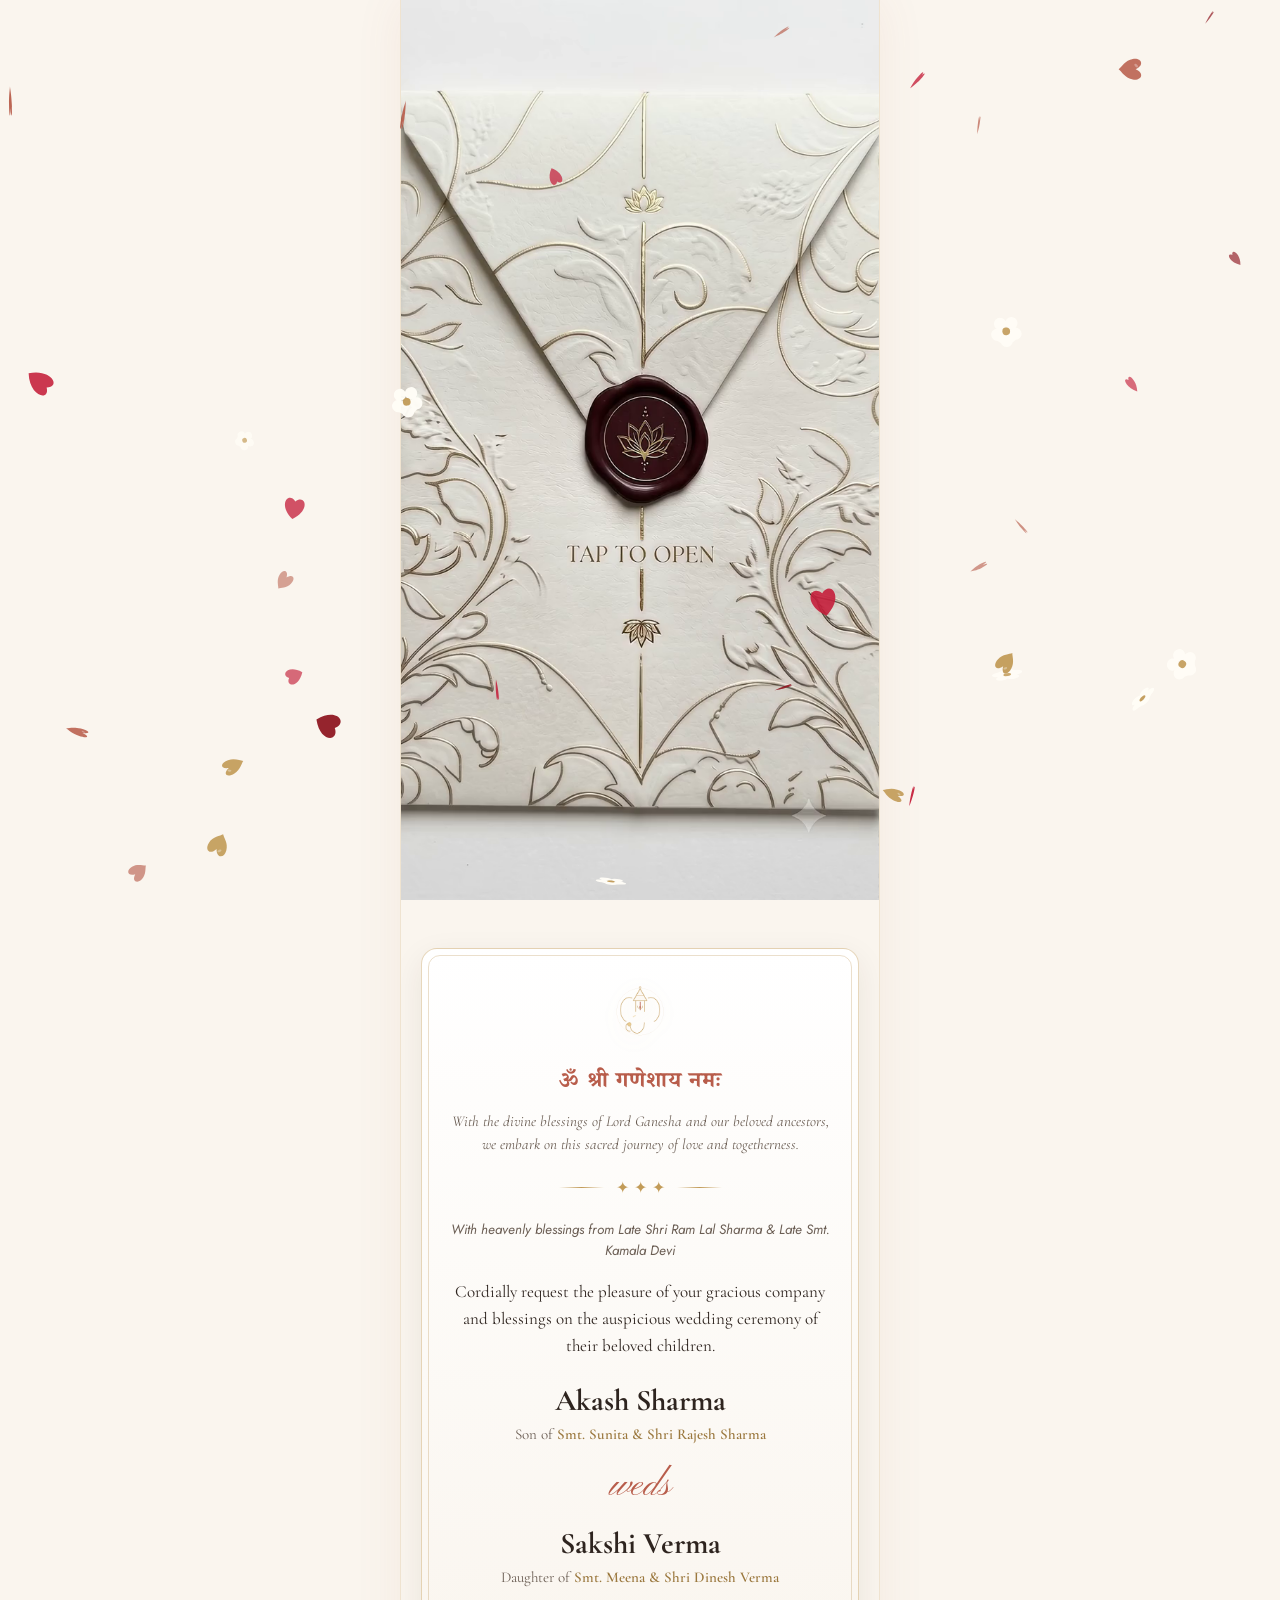
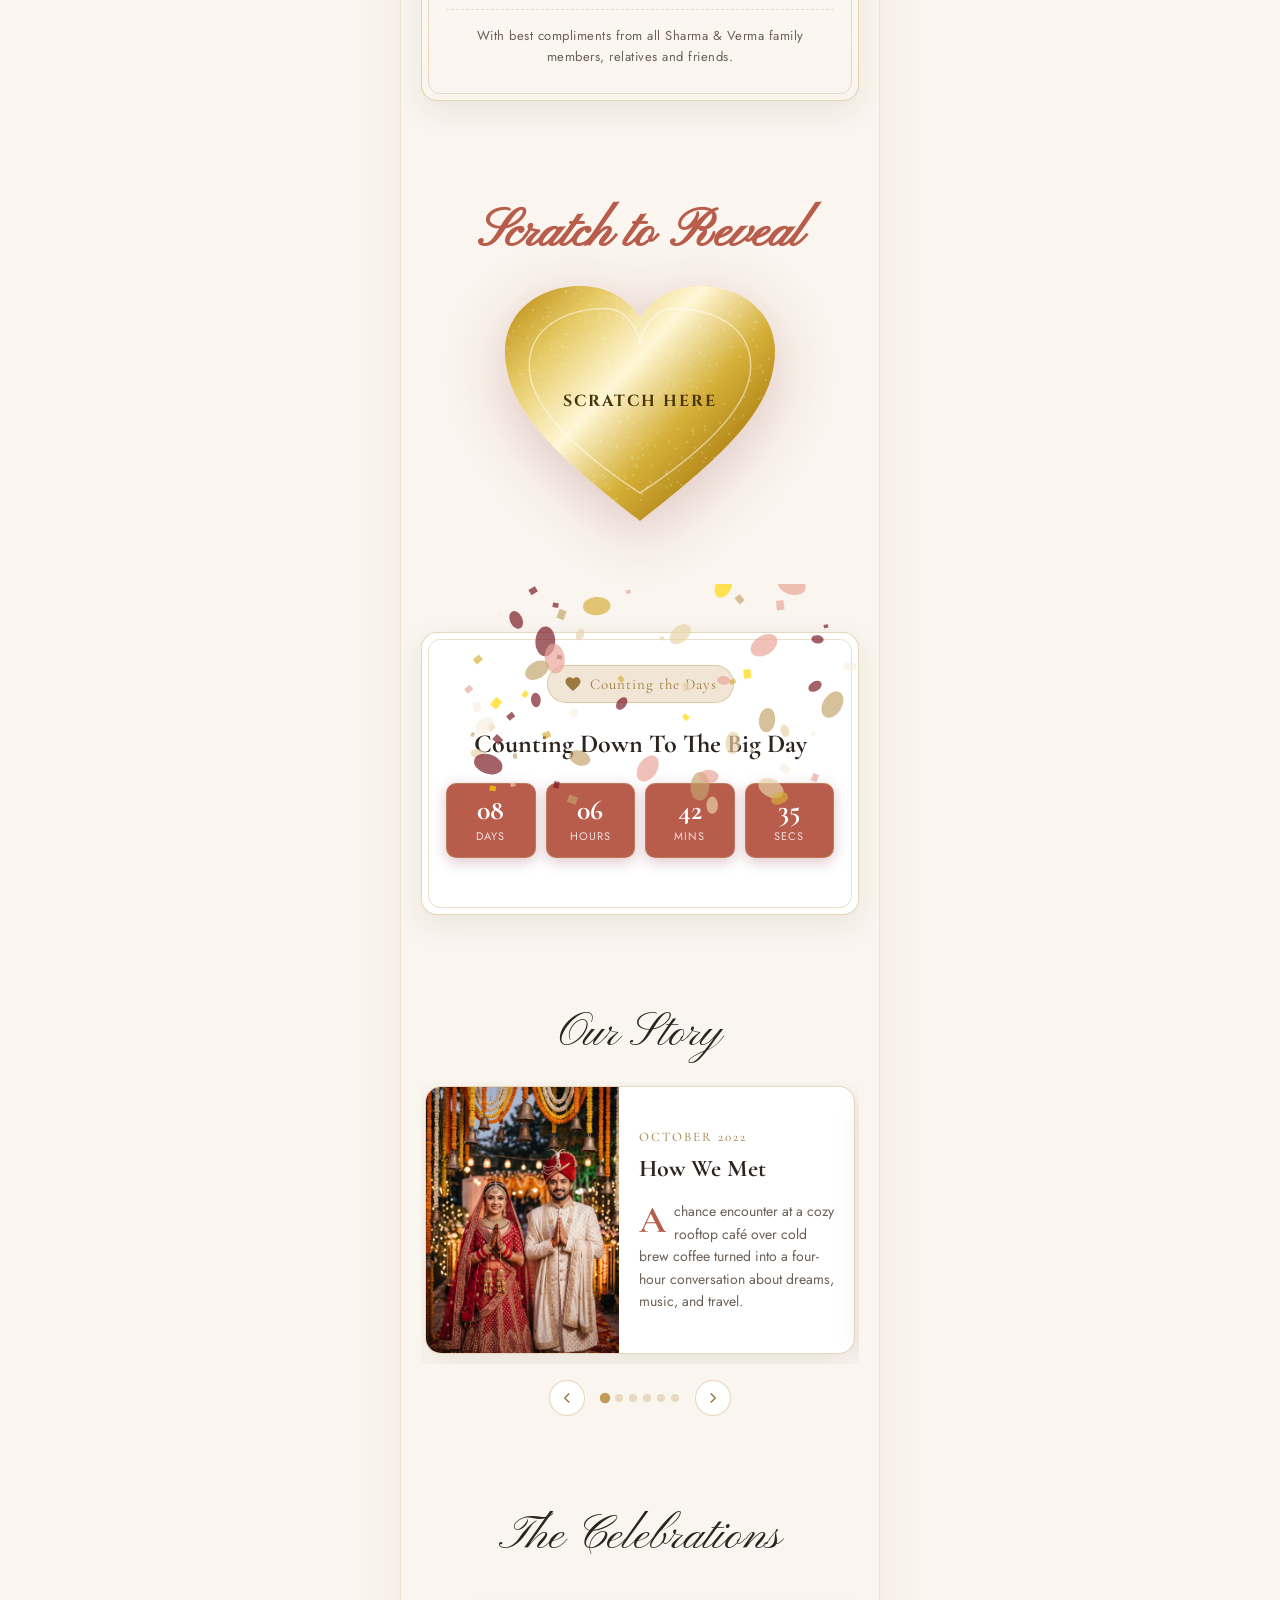
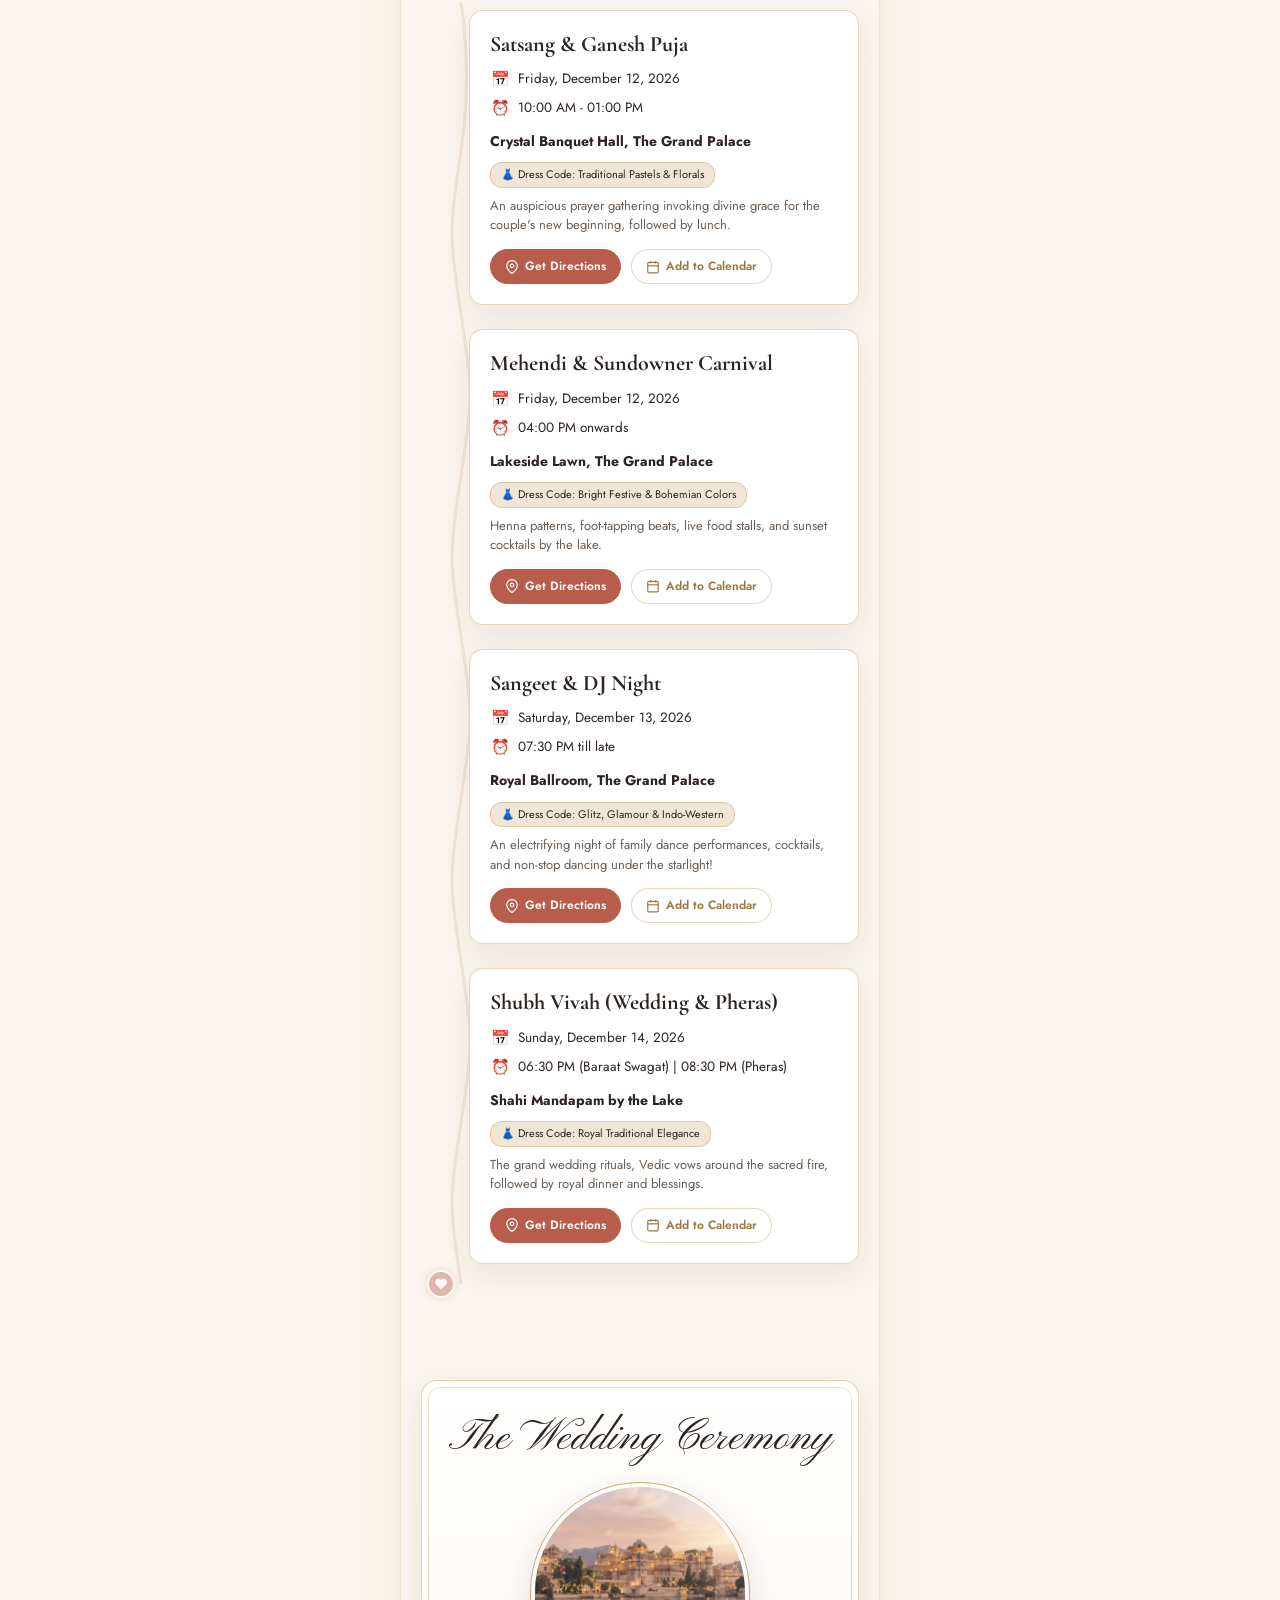
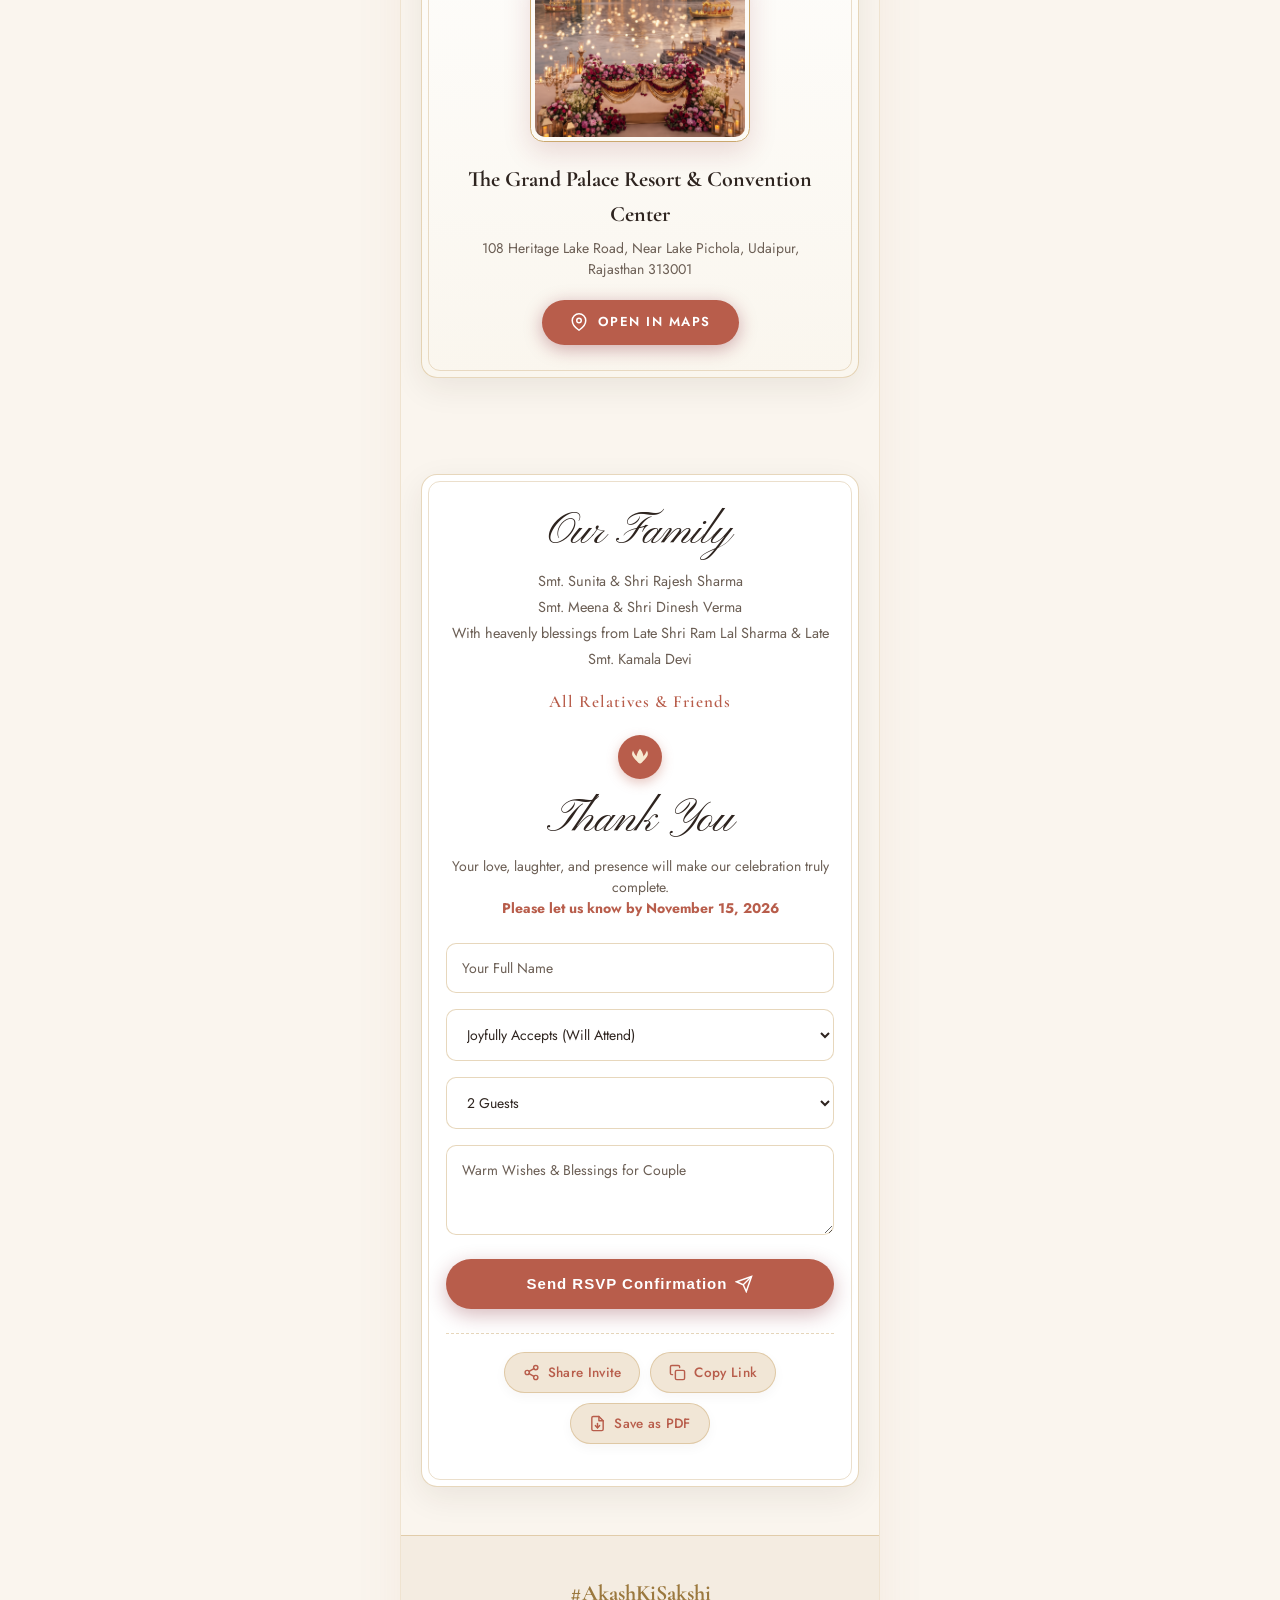
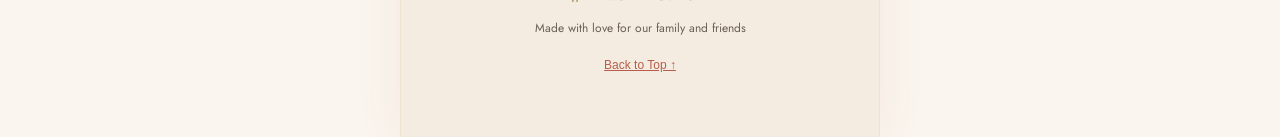
==== commit 56f8ed03: "Optimize video streaming and first-load performance: +faststart, audio lazy-load, preload hints, and" ====
--- a/index.html
+++ b/index.html
@@ -10,6 +10,10 @@
   <meta property="og:description" content="You are cordially invited to celebrate our wedding. Tap to open our interactive invitation, view ceremonies & RSVP.">
   <meta property="og:image" content="images/reference/ui_reference.png">
   <meta property="og:type" content="website">
+
+  <!-- High-Priority Preload Hints for Instant First-Frame Experience -->
+  <link rel="preload" as="image" href="images/hero/start_scene.png">
+  <link rel="preload" as="video" href="video/envelope_opening.mp4" type="video/mp4">
 
   <!-- Core Stylesheet -->
   <link rel="stylesheet" href="css/invite_styles.css">
@@ -30,8 +34,8 @@
 </head>
 <body class="scroll-locked">
 
-  <!-- Background Audio Element -->
-  <audio id="bgAudio" loop preload="auto">
+  <!-- Background Audio Element (preload="none" prevents stealing network bandwidth on initial load) -->
+  <audio id="bgAudio" loop preload="none">
     <source src="song/song.mp3" type="audio/mp3">
   </audio>
 
--- a/css/invite_styles.css
+++ b/css/invite_styles.css
@@ -175,7 +175,11 @@
   justify-content: center;
   z-index: 20;
   cursor: pointer;
-  transition: opacity 0.5s cubic-bezier(0.4, 0, 0.2, 1);
+  transition: opacity 0.5s cubic-bezier(0.4, 0, 0.2, 1), filter 0.3s ease;
+}
+
+.video-tap-overlay.opening-active {
+  filter: brightness(1.08);
 }
 
 .video-tap-overlay.hidden {
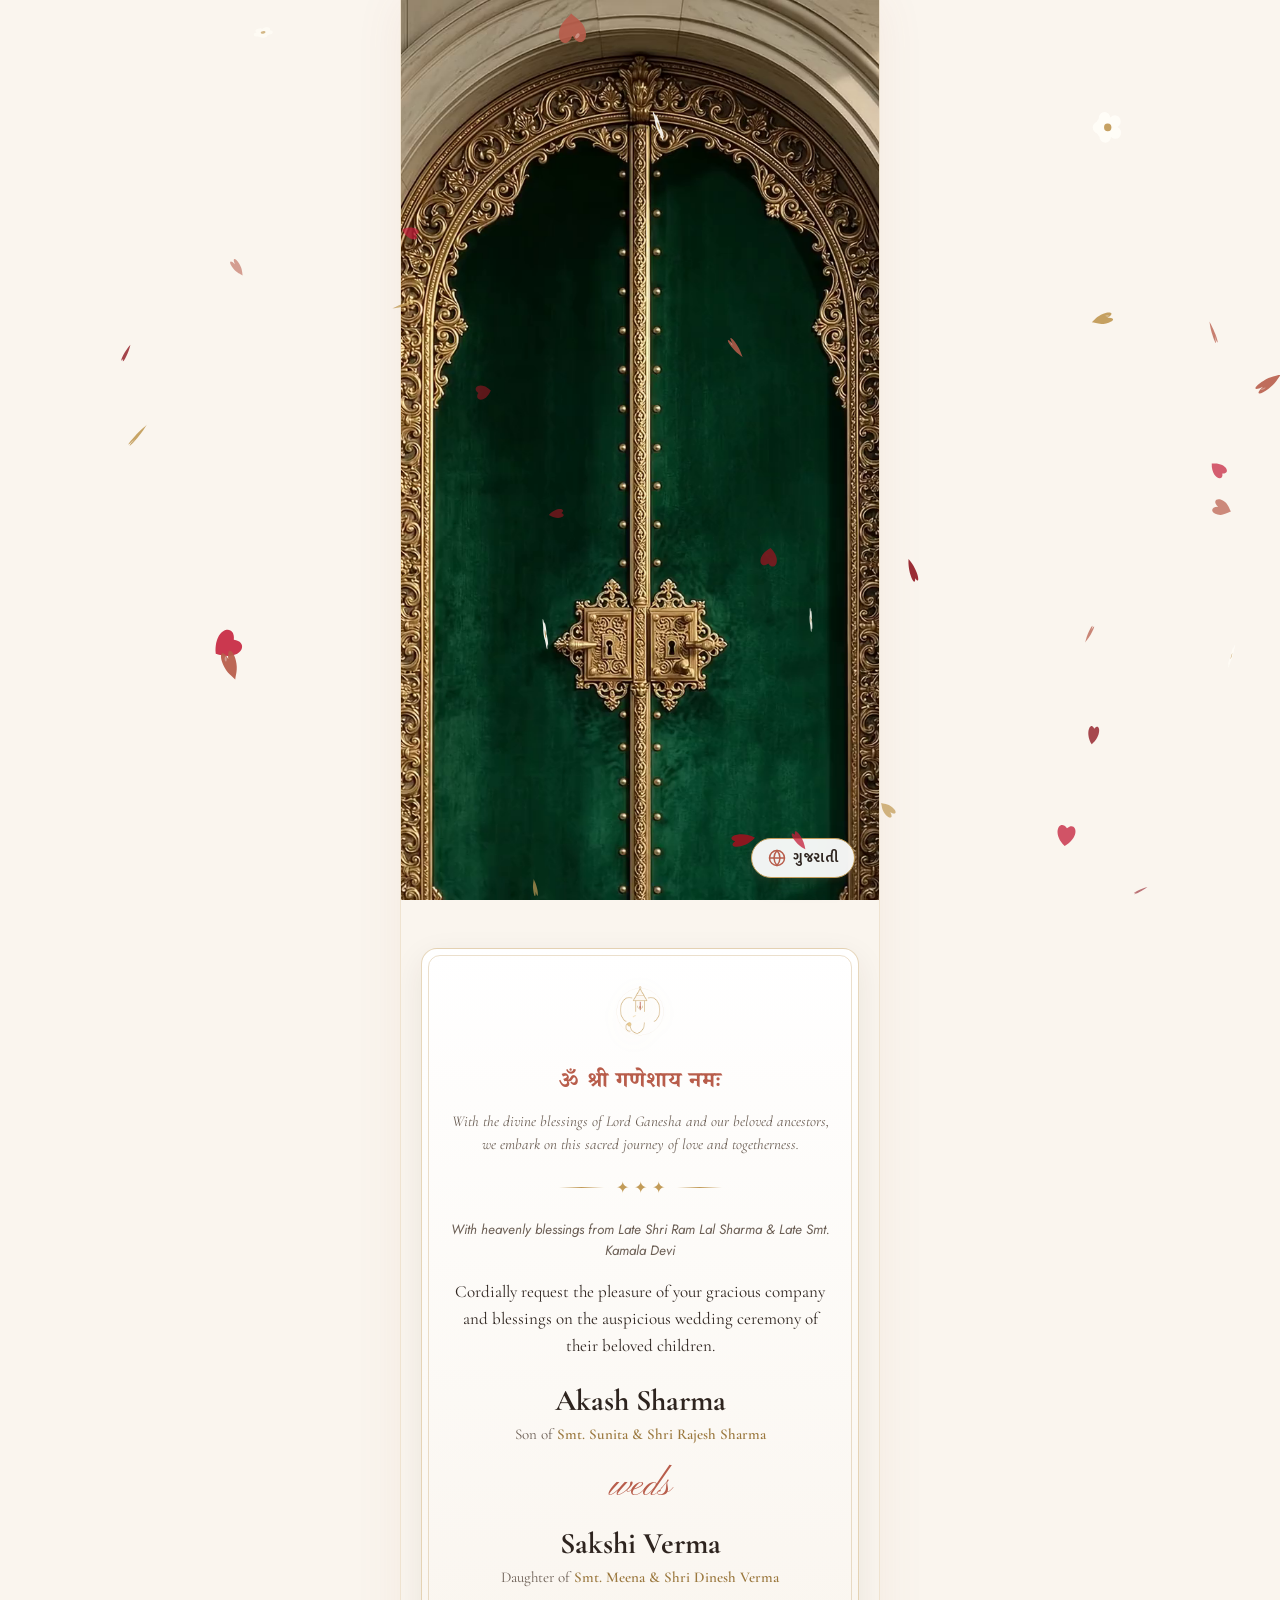
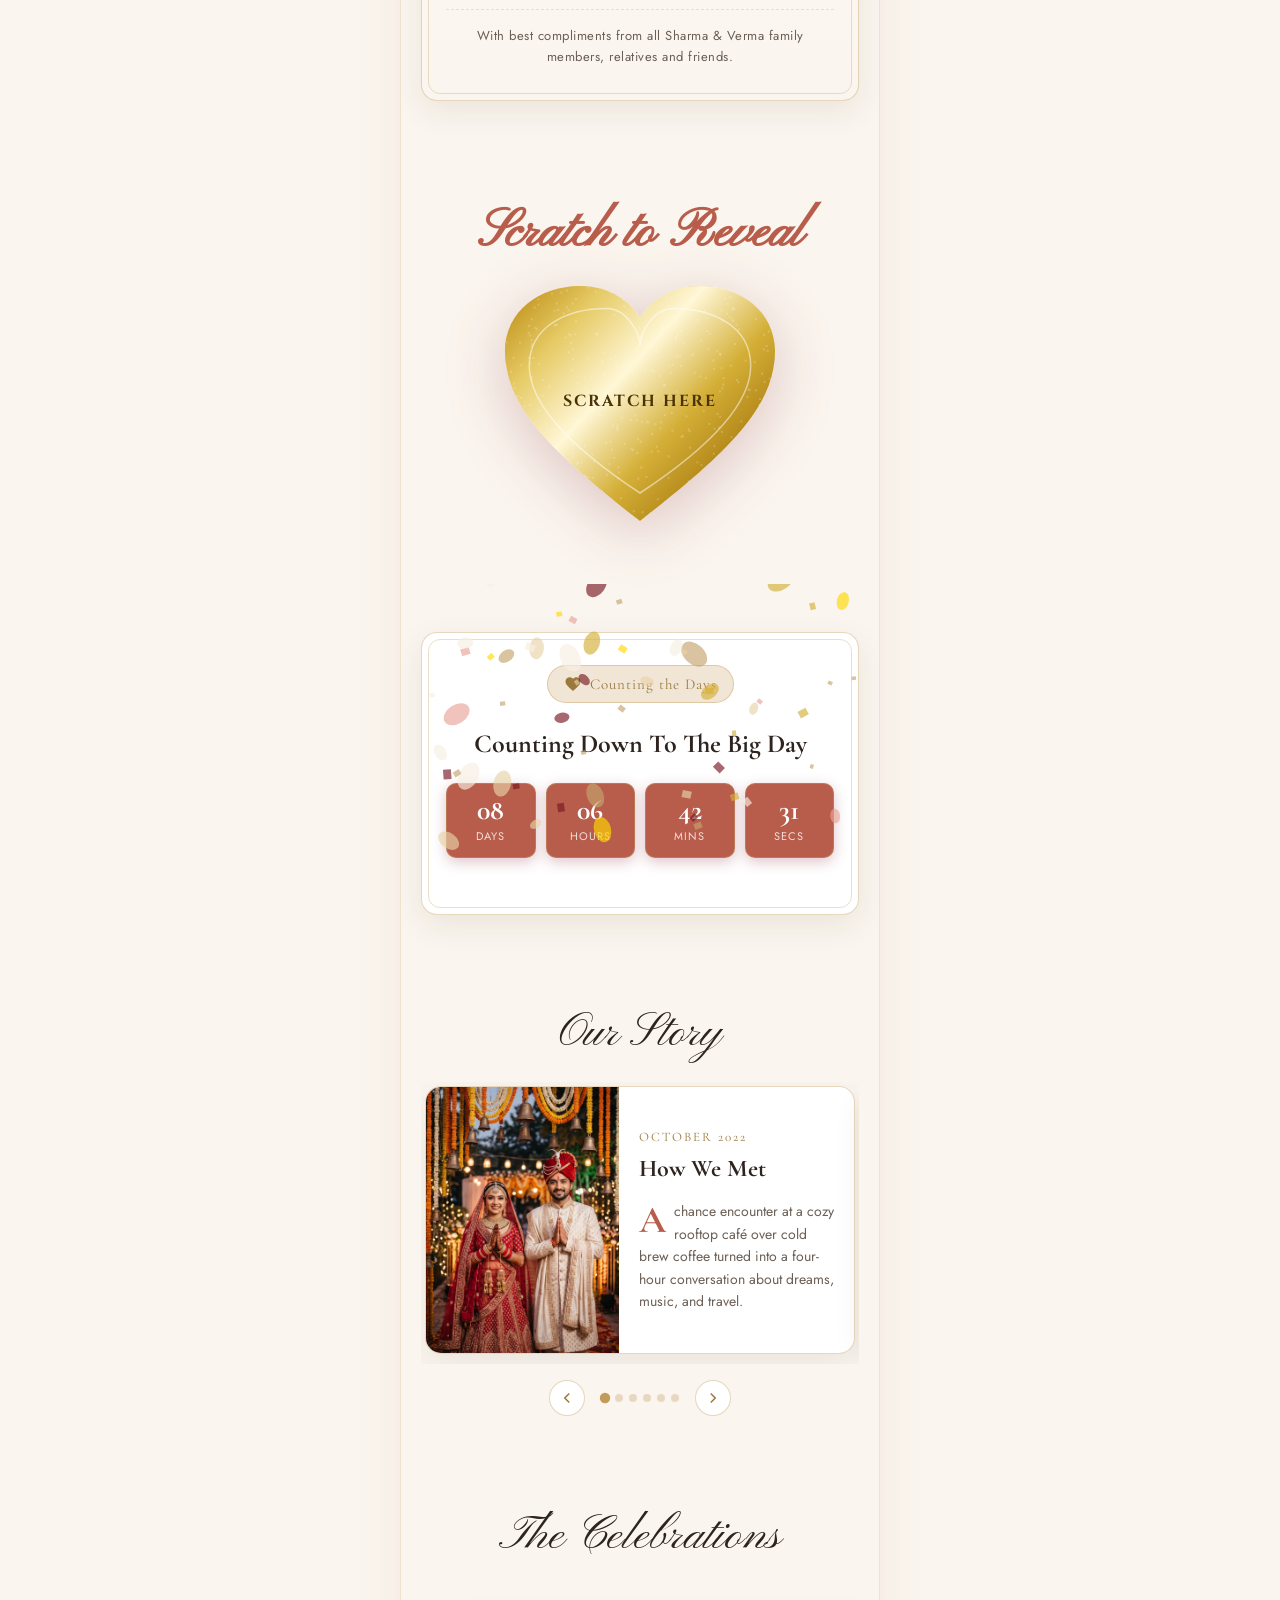
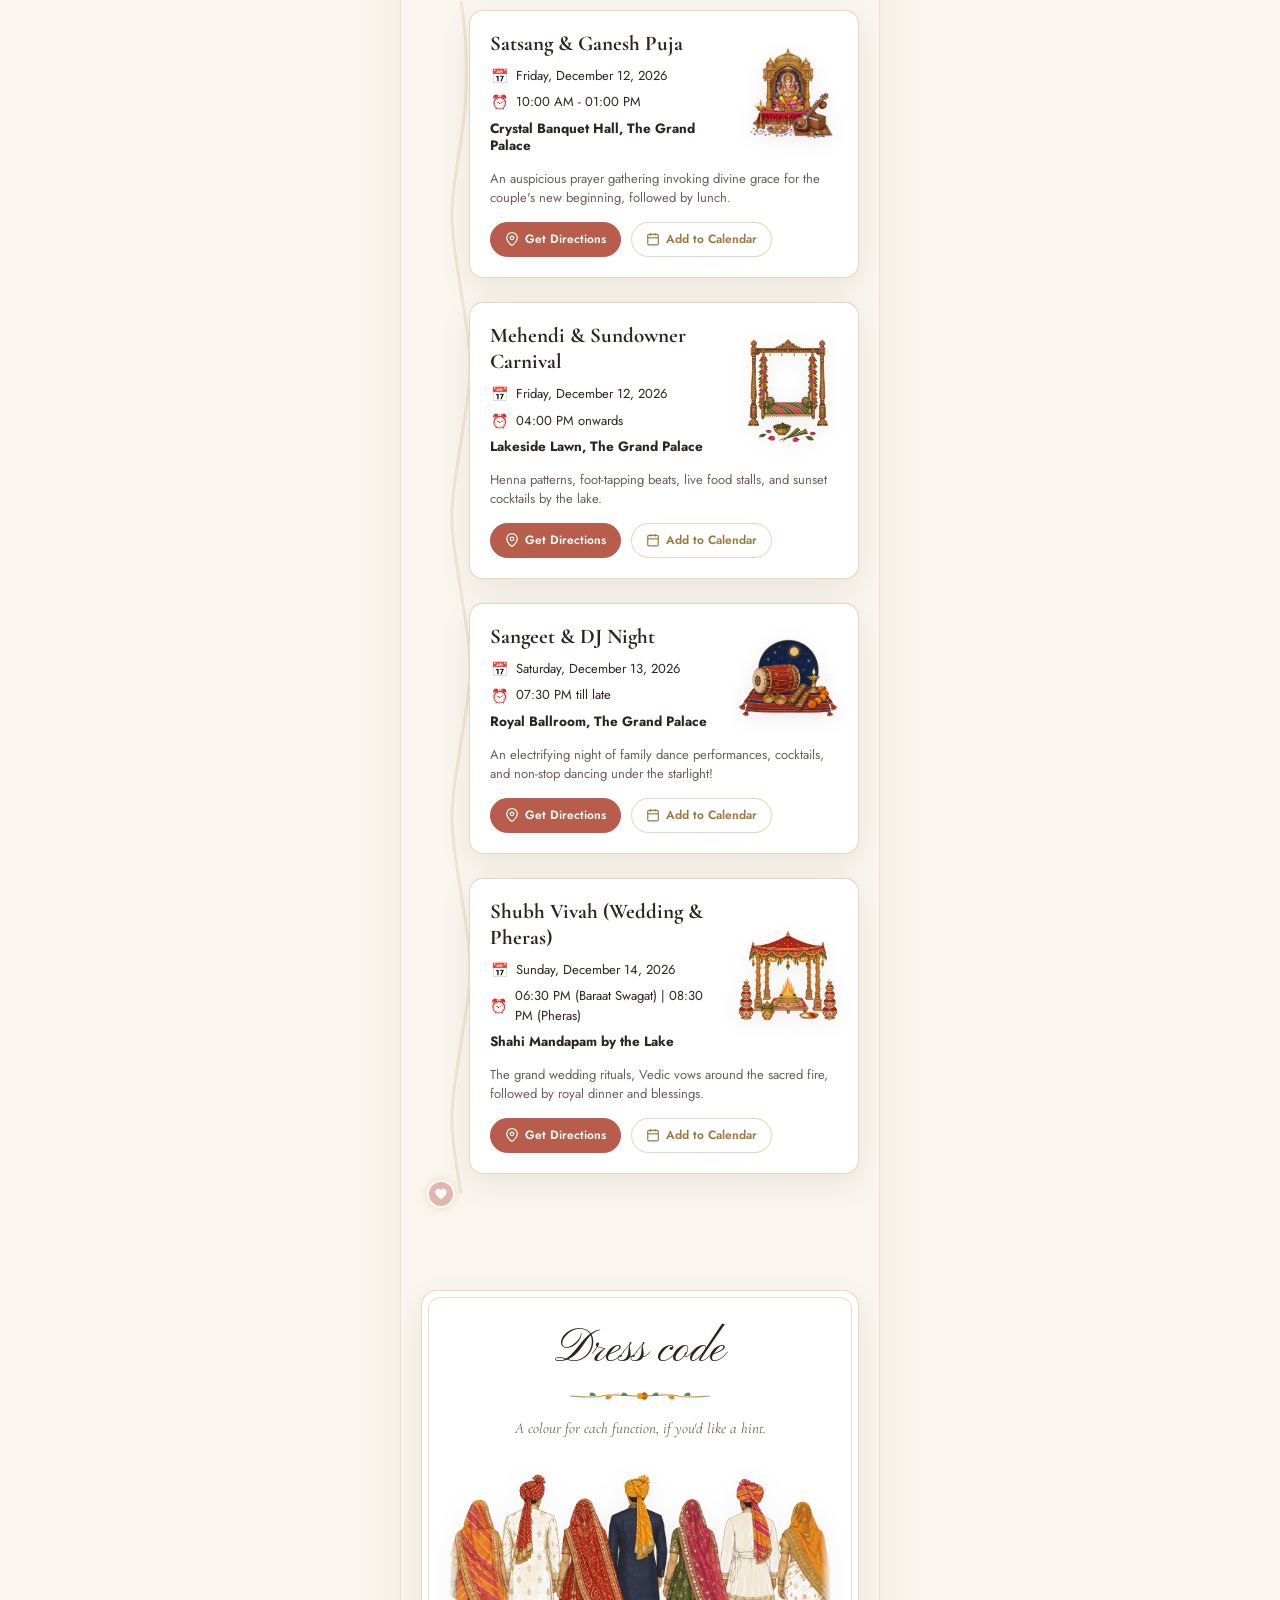
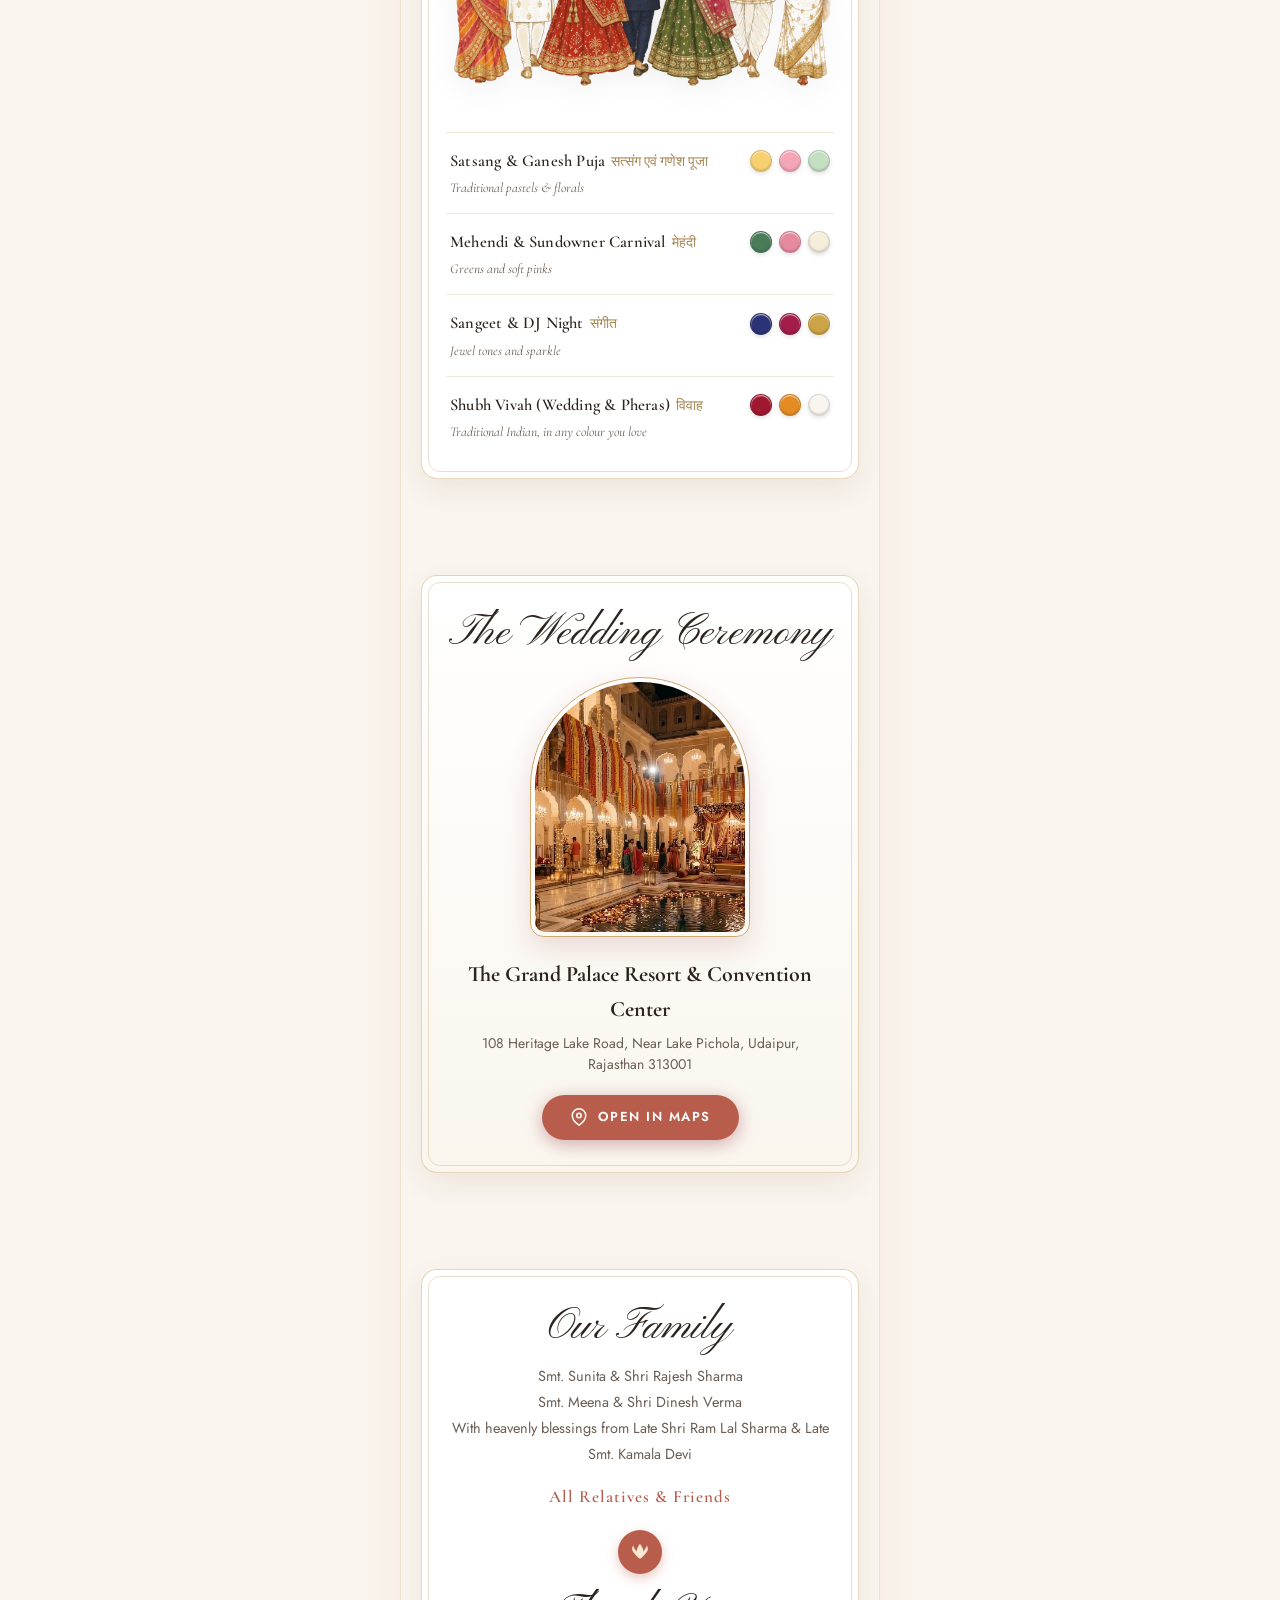
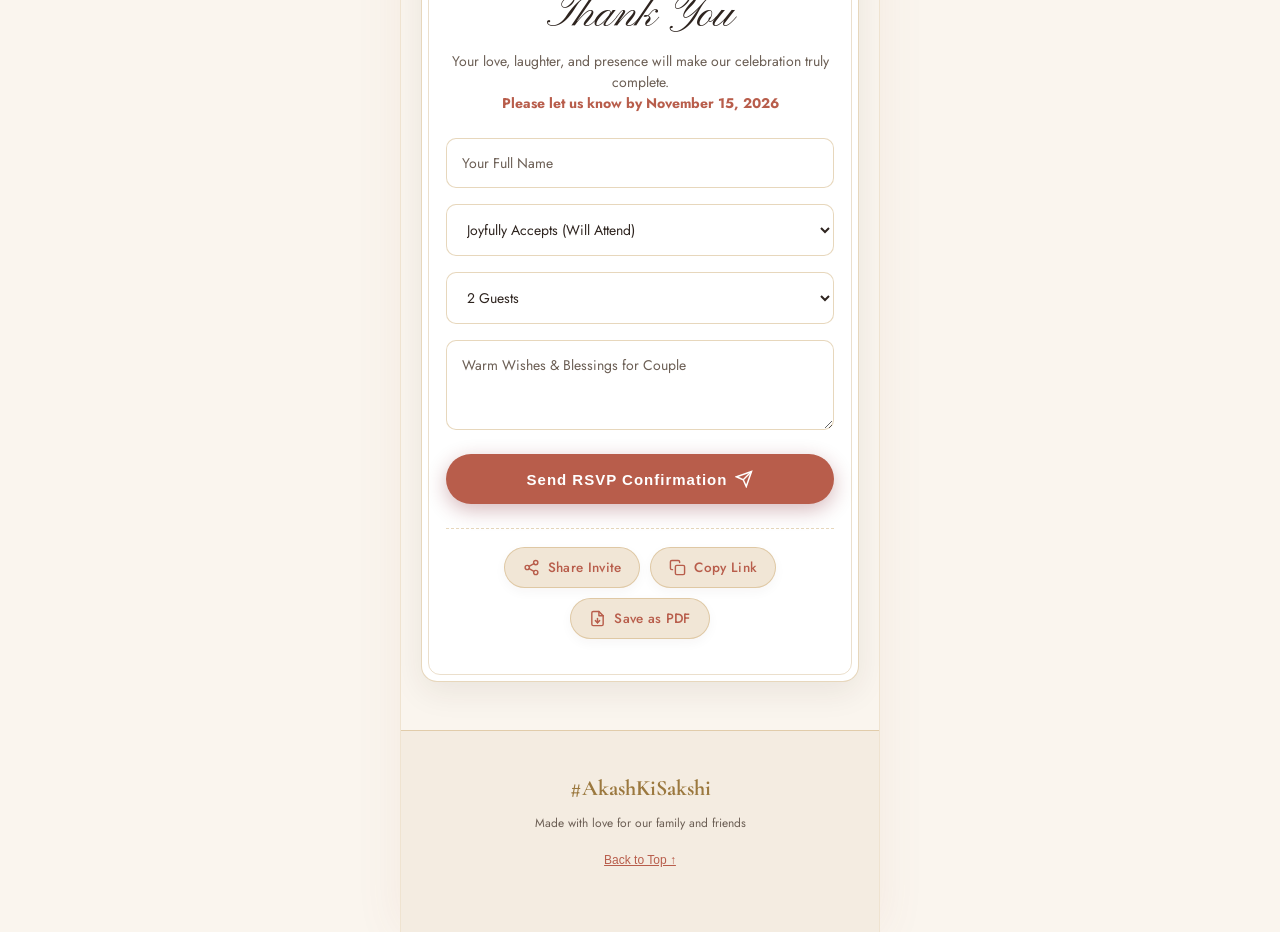
==== commit 7020dab0: "Update card to Velvet Royal Arch edition: Add dress code section, miniature ceremony art, and 100% G" ====
--- a/index.html
+++ b/index.html
@@ -14,6 +14,11 @@
   <!-- High-Priority Preload Hints for Instant First-Frame Experience -->
   <link rel="preload" as="image" href="images/hero/start_scene.png">
   <link rel="preload" as="video" href="video/envelope_opening.mp4" type="video/mp4">
+
+  <!-- Gujarati & Latin Web Fonts -->
+  <link rel="preconnect" href="https://fonts.googleapis.com">
+  <link rel="preconnect" href="https://fonts.gstatic.com" crossorigin>
+  <link href="https://fonts.googleapis.com/css2?family=Mukta+Vaani:wght@400;500;600;700;800&family=Cormorant+Garamond:ital,wght@0,400;0,600;0,700;1,400&display=swap" rel="stylesheet">
 
   <!-- Core Stylesheet -->
   <link rel="stylesheet" href="css/invite_styles.css">
@@ -34,6 +39,18 @@
 </head>
 <body class="scroll-locked">
 
+  <!-- Floating Gujarati / English Language Switcher Button -->
+  <button class="lang-switch-fab" id="langSwitchBtn" title="Switch to Gujarati / ગુજરાતીમાં જુઓ" aria-label="Switch Language">
+    <span class="lang-pill-icon">
+      <svg width="18" height="18" viewBox="0 0 24 24" fill="none" stroke="currentColor" stroke-width="2">
+        <circle cx="12" cy="12" r="10"></circle>
+        <line x1="2" y1="12" x2="22" y2="12"></line>
+        <path d="M12 2a15.3 15.3 0 0 1 4 10 15.3 15.3 0 0 1-4 10 15.3 15.3 0 0 1-4-10 15.3 15.3 0 0 1 4-10z"></path>
+      </svg>
+    </span>
+    <span class="lang-pill-text" id="langSwitchText">ગુજરાતી</span>
+  </button>
+
   <!-- Background Audio Element (preload="none" prevents stealing network bandwidth on initial load) -->
   <audio id="bgAudio" loop preload="none">
     <source src="song/song.mp3" type="audio/mp3">
@@ -59,15 +76,15 @@
         <div class="video-endscreen-reveal" id="videoEndscreenReveal" style="background-image: url('images/hero/end_scene.png');">
           <canvas id="lightTrailCanvas"></canvas>
           <div class="hero-content">
-            <p class="hero-tagline">We're getting married</p>
-            <h1 class="hero-couple-names">
+            <p class="hero-tagline" data-i18n="hero_tagline">We're getting married</p>
+            <h1 class="hero-couple-names" data-i18n="hero_couple_names">
               Akash
               <span class="hero-ampersand">&</span>
               Sakshi
             </h1>
 
             <div class="scroll-hint">
-              <span style="font-size: 11px; letter-spacing: 2px; text-transform: uppercase;">Scroll to Enter</span>
+              <span data-i18n="scroll_hint" style="font-size: 11px; letter-spacing: 2px; text-transform: uppercase;">Scroll to Enter</span>
               <svg width="18" height="18" viewBox="0 0 24 24" fill="none" stroke="currentColor" stroke-width="2">
                 <polyline points="6 9 12 15 18 9"></polyline>
               </svg>
@@ -85,33 +102,33 @@
           <div class="ganesha-header-wrap">
             <img src="images/decor/ganesha.png" alt="Shree Ganeshji" class="ganesha-img">
           </div>
-          <h2 class="shloka-header">ॐ श्री गणेशाय नमः</h2>
-          <p class="shloka-desc">With the divine blessings of Lord Ganesha and our beloved ancestors, we embark on this sacred journey of love and togetherness.</p>
+          <h2 class="shloka-header" data-i18n="blessing_header">ॐ श्री गणेशाय नमः</h2>
+          <p class="shloka-desc" data-i18n="blessing_text">With the divine blessings of Lord Ganesha and our beloved ancestors, we embark on this sacred journey of love and togetherness.</p>
 
           <div class="gold-divider">✦ ✦ ✦</div>
 
-          <p class="lineage-text">With heavenly blessings from Late Shri Ram Lal Sharma & Late Smt. Kamala Devi</p>
-
-          <p class="invitation-body">
+          <p class="lineage-text" data-i18n="grandparents_blessings">With heavenly blessings from Late Shri Ram Lal Sharma & Late Smt. Kamala Devi</p>
+
+          <p class="invitation-body" data-i18n="formal_invitation_body">
             Cordially request the pleasure of your gracious company and blessings on the auspicious wedding ceremony of their beloved children.
           </p>
 
           <!-- Individual Lineage: Son of / Daughter of format -->
           <div class="couple-family-lineage">
             <div class="person-card">
-              <div class="person-full-name">Akash Sharma</div>
-              <p class="person-relation">Son of <strong>Smt. Sunita & Shri Rajesh Sharma</strong></p>
-            </div>
-
-            <div class="weds-script">weds</div>
+              <div class="person-full-name" data-i18n="groom_full_name">Akash Sharma</div>
+              <p class="person-relation"><span data-i18n="son_of">Son of</span> <strong data-i18n="host_groom_parents">Smt. Sunita & Shri Rajesh Sharma</strong></p>
+            </div>
+
+            <div class="weds-script" data-i18n="weds_text">weds</div>
 
             <div class="person-card">
-              <div class="person-full-name">Sakshi Verma</div>
-              <p class="person-relation">Daughter of <strong>Smt. Meena & Shri Dinesh Verma</strong></p>
-            </div>
-          </div>
-
-          <p class="compliments-footer">With best compliments from all Sharma & Verma family members, relatives and friends.</p>
+              <div class="person-full-name" data-i18n="bride_full_name">Sakshi Verma</div>
+              <p class="person-relation"><span data-i18n="daughter_of">Daughter of</span> <strong data-i18n="host_bride_parents">Smt. Meena & Shri Dinesh Verma</strong></p>
+            </div>
+          </div>
+
+          <p class="compliments-footer" data-i18n="compliments_note">With best compliments from all Sharma & Verma family members, relatives and friends.</p>
         </div>
       </section>
 
@@ -121,17 +138,17 @@
            ============================================================================ -->
       <section class="section-container heart-scratch-section" id="scratchCardSection">
         <div class="scratch-header-wrap">
-          <h2 class="scratch-title" id="scratchHeading">Scratch to Reveal</h2>
+          <h2 class="scratch-title" id="scratchHeading" data-i18n="scratch_card_title">Scratch to Reveal</h2>
         </div>
 
         <div class="pure-heart-stage">
           <!-- Revealed Date Card Layer (Heart Shaped) -->
           <div class="revealed-heart-card" id="revealedHeartCard">
             <div class="heart-inner-decor">✦</div>
-            <div class="revealed-date-day">14th</div>
-            <div class="revealed-date-month">December</div>
-            <div class="revealed-date-year">2026</div>
-            <div class="heart-city-note">Udaipur, Rajasthan</div>
+            <div class="revealed-date-day" data-i18n="revealed_date_day">14th</div>
+            <div class="revealed-date-month" data-i18n="revealed_date_month">December</div>
+            <div class="revealed-date-year" data-i18n="revealed_date_year">2026</div>
+            <div class="heart-city-note" data-i18n="heart_venue_city">Udaipur, Rajasthan</div>
           </div>
 
           <!-- Animated Golden Heart Border Layer -->
@@ -164,29 +181,29 @@
             <svg width="18" height="18" viewBox="0 0 24 24" fill="currentColor">
               <path d="M12 21.35l-1.45-1.32C5.4 15.36 2 12.28 2 8.5 2 5.42 4.42 3 7.5 3c1.74 0 3.41.81 4.5 2.09C13.09 3.81 14.76 3 16.5 3 19.58 3 22 5.42 22 8.5c0 3.78-3.4 6.86-8.55 11.54L12 21.35z"/>
             </svg>
-            Counting the Days
-          </div>
-
-          <h2 style="font-family: var(--font-serif); font-size: 26px; margin-bottom: 18px; color: var(--espresso-text);">
+            <span data-i18n="countdown_subtitle">Counting the Days</span>
+          </div>
+
+          <h2 data-i18n="countdown_heading" style="font-family: var(--font-serif); font-size: 26px; margin-bottom: 18px; color: var(--espresso-text);">
             Counting Down To The Big Day
           </h2>
 
           <div class="countdown-grid">
             <div class="countdown-box">
               <div class="countdown-num" id="days">00</div>
-              <div class="countdown-label">Days</div>
+              <div class="countdown-label" data-i18n="countdown_days">Days</div>
             </div>
             <div class="countdown-box">
               <div class="countdown-num" id="hours">00</div>
-              <div class="countdown-label">Hours</div>
+              <div class="countdown-label" data-i18n="countdown_hours">Hours</div>
             </div>
             <div class="countdown-box">
               <div class="countdown-num" id="minutes">00</div>
-              <div class="countdown-label">Mins</div>
+              <div class="countdown-label" data-i18n="countdown_mins">Mins</div>
             </div>
             <div class="countdown-box">
               <div class="countdown-num" id="seconds">00</div>
-              <div class="countdown-label">Secs</div>
+              <div class="countdown-label" data-i18n="countdown_secs">Secs</div>
             </div>
           </div>
         </div>
@@ -197,7 +214,7 @@
            ============================================================================ -->
       <section class="section-container story-section-wrap" id="storySection">
         <div style="text-align: center; margin-bottom: 20px;">
-          <h2 class="script-heading" style="font-size: 46px;">
+          <h2 class="script-heading" data-i18n="story_heading" style="font-size: 46px;">
             Our Story
           </h2>
         </div>
@@ -211,9 +228,9 @@
                     <img src="images/gallery/story_1.jpg" alt="How We Met">
                   </div>
                   <div class="story-content">
-                    <div class="story-year">October 2022</div>
-                    <h3 class="story-title">How We Met</h3>
-                    <p class="story-desc">A chance encounter at a cozy rooftop café over cold brew coffee turned into a four-hour conversation about dreams, music, and travel.</p>
+                    <div class="story-year" data-i18n="story_1_year">October 2022</div>
+                    <h3 class="story-title" data-i18n="story_1_title">How We Met</h3>
+                    <p class="story-desc" data-i18n="story_1_desc">A chance encounter at a cozy rooftop café over cold brew coffee turned into a four-hour conversation about dreams, music, and travel.</p>
                   </div>
                 </div>
               </div>
@@ -225,9 +242,9 @@
                     <img src="images/gallery/story_2.jpg" alt="The First Trip">
                   </div>
                   <div class="story-content">
-                    <div class="story-year">November 2023</div>
-                    <h3 class="story-title">The First Trip</h3>
-                    <p class="story-desc">Exploring the misty hills of Munnar, getting caught in sudden monsoon rains, and realizing we never wanted to wander through life without each other.</p>
+                    <div class="story-year" data-i18n="story_2_year">November 2023</div>
+                    <h3 class="story-title" data-i18n="story_2_title">The First Trip</h3>
+                    <p class="story-desc" data-i18n="story_2_desc">Exploring the misty hills of Munnar, getting caught in sudden monsoon rains, and realizing we never wanted to wander through life without each other.</p>
                   </div>
                 </div>
               </div>
@@ -239,9 +256,9 @@
                     <img src="images/gallery/story_3.jpg" alt="The Proposal">
                   </div>
                   <div class="story-content">
-                    <div class="story-year">February 2025</div>
-                    <h3 class="story-title">The Proposal</h3>
-                    <p class="story-desc">Under a golden sunset on a quiet beach in Goa, with waves softly crashing against the shore, Akash got down on one knee. Sakshi said yes before he could even finish asking!</p>
+                    <div class="story-year" data-i18n="story_3_year">February 2025</div>
+                    <h3 class="story-title" data-i18n="story_3_title">The Proposal</h3>
+                    <p class="story-desc" data-i18n="story_3_desc">Under a golden sunset on a quiet beach in Goa, with waves softly crashing against the shore, Akash got down on one knee. Sakshi said yes before he could even finish asking!</p>
                   </div>
                 </div>
               </div>
@@ -253,9 +270,9 @@
                     <img src="images/gallery/story_4.jpg" alt="Growing Together">
                   </div>
                   <div class="story-content">
-                    <div class="story-year">June 2025</div>
-                    <h3 class="story-title">Growing Together</h3>
-                    <p class="story-desc">Through every laugh, shared dream, and adventure, our bond grew deeper and stronger each passing day.</p>
+                    <div class="story-year" data-i18n="story_4_year">June 2025</div>
+                    <h3 class="story-title" data-i18n="story_4_title">Growing Together</h3>
+                    <p class="story-desc" data-i18n="story_4_desc">Through every laugh, shared dream, and adventure, our bond grew deeper and stronger each passing day.</p>
                   </div>
                 </div>
               </div>
@@ -267,9 +284,9 @@
                     <img src="images/gallery/story_5.jpg" alt="The Families Meet">
                   </div>
                   <div class="story-content">
-                    <div class="story-year">September 2025</div>
-                    <h3 class="story-title">The Families Meet</h3>
-                    <p class="story-desc">Bringing our two families together filled the room with joy, sweet blessings, and heartwarming celebration.</p>
+                    <div class="story-year" data-i18n="story_5_year">September 2025</div>
+                    <h3 class="story-title" data-i18n="story_5_title">The Families Meet</h3>
+                    <p class="story-desc" data-i18n="story_5_desc">Bringing our two families together filled the room with joy, sweet blessings, and heartwarming celebration.</p>
                   </div>
                 </div>
               </div>
@@ -281,9 +298,9 @@
                     <img src="images/gallery/story_6.jpg" alt="Counting Down to Forever">
                   </div>
                   <div class="story-content">
-                    <div class="story-year">December 2026</div>
-                    <h3 class="story-title">Counting Down to Forever</h3>
-                    <p class="story-desc">Ready to begin this sacred next chapter surrounded by the love, laughter, and blessings of our dearest family and friends.</p>
+                    <div class="story-year" data-i18n="story_6_year">December 2026</div>
+                    <h3 class="story-title" data-i18n="story_6_title">Counting Down to Forever</h3>
+                    <p class="story-desc" data-i18n="story_6_desc">Ready to begin this sacred next chapter surrounded by the love, laughter, and blessings of our dearest family and friends.</p>
                   </div>
                 </div>
               </div>
@@ -319,7 +336,7 @@
            ============================================================================ -->
       <section class="section-container timeline-section" id="timelineSection">
         <div style="text-align: center; margin-bottom: 24px;">
-          <h2 class="script-heading" style="font-size: 48px;">
+          <h2 class="script-heading" data-i18n="celebrations_heading" style="font-size: 48px;">
             The Celebrations
           </h2>
         </div>
@@ -344,20 +361,26 @@
           <div class="timeline-cards-list">
             
           <div class="event-card">
-            <h3 class="event-name-bold">Satsang & Ganesh Puja</h3>
-            <div class="event-info-line">
-              <span class="event-icon-sym">📅</span>
-              <span>Friday, December 12, 2026</span>
-            </div>
-            <div class="event-info-line">
-              <span class="event-icon-sym">⏰</span>
-              <span>10:00 AM - 01:00 PM</span>
-            </div>
-            <div class="event-location-bold">
-              <strong>Crystal Banquet Hall, The Grand Palace</strong>
-            </div>
-            <div class="dress-code-badge">👗 Dress Code: Traditional Pastels & Florals</div>
-            <p class="event-desc">An auspicious prayer gathering invoking divine grace for the couple's new beginning, followed by lunch.</p>
+            <div class="event-card-header-row">
+              <div class="event-card-info-col">
+                <h3 class="event-name-bold" data-i18n="event_1_name">Satsang & Ganesh Puja</h3>
+                <div class="event-info-line">
+                  <span class="event-icon-sym">📅</span>
+                  <span data-i18n="event_1_date">Friday, December 12, 2026</span>
+                </div>
+                <div class="event-info-line">
+                  <span class="event-icon-sym">⏰</span>
+                  <span data-i18n="event_1_time">10:00 AM - 01:00 PM</span>
+                </div>
+                <div class="event-location-bold">
+                  <strong data-i18n="event_1_venue">Crystal Banquet Hall, The Grand Palace</strong>
+                </div>
+              </div>
+              <div class="event-card-art-col">
+                <img src="images/events/event_1_satsang.webp" alt="Satsang & Ganesh Puja" class="event-card-art-img" loading="lazy">
+              </div>
+            </div>
+            <p class="event-desc" data-i18n="event_1_desc">An auspicious prayer gathering invoking divine grace for the couple's new beginning, followed by lunch.</p>
             <div class="event-actions-row">
               <a href="https://www.google.com/maps/search/?api=1&query=Crystal+Banquet+Hall+The+Grand+Palace+Udaipur+Rajasthan" target="_blank" rel="noopener" class="event-btn directions" title="Get Directions to Satsang & Ganesh Puja">
                 <svg width="14" height="14" viewBox="0 0 24 24" fill="none" stroke="currentColor" stroke-width="2"><path d="M21 10c0 7-9 13-9 13s-9-6-9-13a9 9 0 0 1 18 0z"></path><circle cx="12" cy="10" r="3"></circle></svg>
@@ -378,20 +401,26 @@
         
 
           <div class="event-card">
-            <h3 class="event-name-bold">Mehendi & Sundowner Carnival</h3>
-            <div class="event-info-line">
-              <span class="event-icon-sym">📅</span>
-              <span>Friday, December 12, 2026</span>
-            </div>
-            <div class="event-info-line">
-              <span class="event-icon-sym">⏰</span>
-              <span>04:00 PM onwards</span>
-            </div>
-            <div class="event-location-bold">
-              <strong>Lakeside Lawn, The Grand Palace</strong>
-            </div>
-            <div class="dress-code-badge">👗 Dress Code: Bright Festive & Bohemian Colors</div>
-            <p class="event-desc">Henna patterns, foot-tapping beats, live food stalls, and sunset cocktails by the lake.</p>
+            <div class="event-card-header-row">
+              <div class="event-card-info-col">
+                <h3 class="event-name-bold" data-i18n="event_2_name">Mehendi & Sundowner Carnival</h3>
+                <div class="event-info-line">
+                  <span class="event-icon-sym">📅</span>
+                  <span data-i18n="event_2_date">Friday, December 12, 2026</span>
+                </div>
+                <div class="event-info-line">
+                  <span class="event-icon-sym">⏰</span>
+                  <span data-i18n="event_2_time">04:00 PM onwards</span>
+                </div>
+                <div class="event-location-bold">
+                  <strong data-i18n="event_2_venue">Lakeside Lawn, The Grand Palace</strong>
+                </div>
+              </div>
+              <div class="event-card-art-col">
+                <img src="images/events/event_2_mehendi.webp" alt="Mehendi & Sundowner Carnival" class="event-card-art-img" loading="lazy">
+              </div>
+            </div>
+            <p class="event-desc" data-i18n="event_2_desc">Henna patterns, foot-tapping beats, live food stalls, and sunset cocktails by the lake.</p>
             <div class="event-actions-row">
               <a href="https://www.google.com/maps/search/?api=1&query=Lakeside+Lawn+The+Grand+Palace+Udaipur+Rajasthan" target="_blank" rel="noopener" class="event-btn directions" title="Get Directions to Mehendi & Sundowner Carnival">
                 <svg width="14" height="14" viewBox="0 0 24 24" fill="none" stroke="currentColor" stroke-width="2"><path d="M21 10c0 7-9 13-9 13s-9-6-9-13a9 9 0 0 1 18 0z"></path><circle cx="12" cy="10" r="3"></circle></svg>
@@ -412,20 +441,26 @@
         
 
           <div class="event-card">
-            <h3 class="event-name-bold">Sangeet & DJ Night</h3>
-            <div class="event-info-line">
-              <span class="event-icon-sym">📅</span>
-              <span>Saturday, December 13, 2026</span>
-            </div>
-            <div class="event-info-line">
-              <span class="event-icon-sym">⏰</span>
-              <span>07:30 PM till late</span>
-            </div>
-            <div class="event-location-bold">
-              <strong>Royal Ballroom, The Grand Palace</strong>
-            </div>
-            <div class="dress-code-badge">👗 Dress Code: Glitz, Glamour & Indo-Western</div>
-            <p class="event-desc">An electrifying night of family dance performances, cocktails, and non-stop dancing under the starlight!</p>
+            <div class="event-card-header-row">
+              <div class="event-card-info-col">
+                <h3 class="event-name-bold" data-i18n="event_3_name">Sangeet & DJ Night</h3>
+                <div class="event-info-line">
+                  <span class="event-icon-sym">📅</span>
+                  <span data-i18n="event_3_date">Saturday, December 13, 2026</span>
+                </div>
+                <div class="event-info-line">
+                  <span class="event-icon-sym">⏰</span>
+                  <span data-i18n="event_3_time">07:30 PM till late</span>
+                </div>
+                <div class="event-location-bold">
+                  <strong data-i18n="event_3_venue">Royal Ballroom, The Grand Palace</strong>
+                </div>
+              </div>
+              <div class="event-card-art-col">
+                <img src="images/events/event_3_sangeet.webp" alt="Sangeet & DJ Night" class="event-card-art-img" loading="lazy">
+              </div>
+            </div>
+            <p class="event-desc" data-i18n="event_3_desc">An electrifying night of family dance performances, cocktails, and non-stop dancing under the starlight!</p>
             <div class="event-actions-row">
               <a href="https://www.google.com/maps/search/?api=1&query=Royal+Ballroom+The+Grand+Palace+Udaipur+Rajasthan" target="_blank" rel="noopener" class="event-btn directions" title="Get Directions to Sangeet & DJ Night">
                 <svg width="14" height="14" viewBox="0 0 24 24" fill="none" stroke="currentColor" stroke-width="2"><path d="M21 10c0 7-9 13-9 13s-9-6-9-13a9 9 0 0 1 18 0z"></path><circle cx="12" cy="10" r="3"></circle></svg>
@@ -446,20 +481,26 @@
         
 
           <div class="event-card">
-            <h3 class="event-name-bold">Shubh Vivah (Wedding & Pheras)</h3>
-            <div class="event-info-line">
-              <span class="event-icon-sym">📅</span>
-              <span>Sunday, December 14, 2026</span>
-            </div>
-            <div class="event-info-line">
-              <span class="event-icon-sym">⏰</span>
-              <span>06:30 PM (Baraat Swagat) | 08:30 PM (Pheras)</span>
-            </div>
-            <div class="event-location-bold">
-              <strong>Shahi Mandapam by the Lake</strong>
-            </div>
-            <div class="dress-code-badge">👗 Dress Code: Royal Traditional Elegance</div>
-            <p class="event-desc">The grand wedding rituals, Vedic vows around the sacred fire, followed by royal dinner and blessings.</p>
+            <div class="event-card-header-row">
+              <div class="event-card-info-col">
+                <h3 class="event-name-bold" data-i18n="event_4_name">Shubh Vivah (Wedding & Pheras)</h3>
+                <div class="event-info-line">
+                  <span class="event-icon-sym">📅</span>
+                  <span data-i18n="event_4_date">Sunday, December 14, 2026</span>
+                </div>
+                <div class="event-info-line">
+                  <span class="event-icon-sym">⏰</span>
+                  <span data-i18n="event_4_time">06:30 PM (Baraat Swagat) | 08:30 PM (Pheras)</span>
+                </div>
+                <div class="event-location-bold">
+                  <strong data-i18n="event_4_venue">Shahi Mandapam by the Lake</strong>
+                </div>
+              </div>
+              <div class="event-card-art-col">
+                <img src="images/events/event_4_wedding.webp" alt="Shubh Vivah (Wedding & Pheras)" class="event-card-art-img" loading="lazy">
+              </div>
+            </div>
+            <p class="event-desc" data-i18n="event_4_desc">The grand wedding rituals, Vedic vows around the sacred fire, followed by royal dinner and blessings.</p>
             <div class="event-actions-row">
               <a href="https://www.google.com/maps/search/?api=1&query=Shahi+Mandapam+The+Grand+Palace+Resort+Udaipur+Rajasthan" target="_blank" rel="noopener" class="event-btn directions" title="Get Directions to Shubh Vivah (Wedding & Pheras)">
                 <svg width="14" height="14" viewBox="0 0 24 24" fill="none" stroke="currentColor" stroke-width="2"><path d="M21 10c0 7-9 13-9 13s-9-6-9-13a9 9 0 0 1 18 0z"></path><circle cx="12" cy="10" r="3"></circle></svg>
@@ -483,20 +524,111 @@
       </section>
 
       <!-- ============================================================================
+           DRESS CODE SECTION (Standalone Luxury Dress Palette Section)
+           ============================================================================ -->
+      
+      <section class="section-container dresscode-section" id="dressCodeSection">
+        <div class="ornate-card dresscode-card">
+          <div class="dresscode-heading-wrap">
+            <h2 class="script-heading dresscode-title" data-i18n="dresscode_title">Dress code</h2>
+            <div class="dresscode-flourish">
+              <svg width="140" height="24" viewBox="0 0 140 24" fill="none">
+                <path d="M70 12 C72 8, 76 6, 78 12 C76 18, 72 16, 70 12 Z" fill="#D35400" />
+                <circle cx="70" cy="12" r="3" fill="#F39C12" />
+                <path d="M68 12 C55 12, 45 9, 32 12 C25 14, 15 13, 0 12" stroke="#C29B58" stroke-width="1.2" stroke-linecap="round"/>
+                <path d="M58 12 C56 7, 50 8, 52 12" fill="#5B8C51"/>
+                <path d="M42 12 C40 17, 34 16, 36 12" fill="#E67E22"/>
+                <path d="M26 12 C24 7, 18 8, 20 12" fill="#5B8C51"/>
+                <path d="M72 12 C85 12, 95 9, 108 12 C115 14, 125 13, 140 12" stroke="#C29B58" stroke-width="1.2" stroke-linecap="round"/>
+                <path d="M82 12 C84 7, 90 8, 88 12" fill="#5B8C51"/>
+                <path d="M98 12 C100 17, 106 16, 104 12" fill="#E67E22"/>
+                <path d="M114 12 C116 7, 122 8, 120 12" fill="#5B8C51"/>
+              </svg>
+            </div>
+            <p class="dresscode-subtitle" data-i18n="dresscode_subtitle">A colour for each function, if you'd like a hint.</p>
+          </div>
+
+          <div class="dresscode-banner-wrap">
+            <img src="images/decor/dresscode_banner.webp" alt="Dress code" class="dresscode-banner-img" loading="lazy">
+          </div>
+
+          <div class="dresscode-list">
+            
+          <div class="dresscode-item">
+            <div class="dresscode-item-header">
+              <div class="dresscode-item-names">
+                <span class="dresscode-name-en" data-i18n="dress_1_name">Satsang & Ganesh Puja</span>
+                <span class="dresscode-name-hi">सत्संग एवं गणेश पूजा</span>
+              </div>
+              <div class="dresscode-swatches">
+                <span class="color-swatch" style="background-color: #F7D070;" title="#F7D070"></span><span class="color-swatch" style="background-color: #F4A6B7;" title="#F4A6B7"></span><span class="color-swatch" style="background-color: #C5DFC3;" title="#C5DFC3"></span>
+              </div>
+            </div>
+            <div class="dresscode-item-desc" data-i18n="dress_1_desc">Traditional pastels & florals</div>
+          </div>
+        
+
+          <div class="dresscode-item">
+            <div class="dresscode-item-header">
+              <div class="dresscode-item-names">
+                <span class="dresscode-name-en" data-i18n="dress_2_name">Mehendi & Sundowner Carnival</span>
+                <span class="dresscode-name-hi">मेहंदी</span>
+              </div>
+              <div class="dresscode-swatches">
+                <span class="color-swatch" style="background-color: #4A7C59;" title="#4A7C59"></span><span class="color-swatch" style="background-color: #E58A9F;" title="#E58A9F"></span><span class="color-swatch" style="background-color: #F5EEDB;" title="#F5EEDB"></span>
+              </div>
+            </div>
+            <div class="dresscode-item-desc" data-i18n="dress_2_desc">Greens and soft pinks</div>
+          </div>
+        
+
+          <div class="dresscode-item">
+            <div class="dresscode-item-header">
+              <div class="dresscode-item-names">
+                <span class="dresscode-name-en" data-i18n="dress_3_name">Sangeet & DJ Night</span>
+                <span class="dresscode-name-hi">संगीत</span>
+              </div>
+              <div class="dresscode-swatches">
+                <span class="color-swatch" style="background-color: #2B3377;" title="#2B3377"></span><span class="color-swatch" style="background-color: #A31D4B;" title="#A31D4B"></span><span class="color-swatch" style="background-color: #CCA447;" title="#CCA447"></span>
+              </div>
+            </div>
+            <div class="dresscode-item-desc" data-i18n="dress_3_desc">Jewel tones and sparkle</div>
+          </div>
+        
+
+          <div class="dresscode-item">
+            <div class="dresscode-item-header">
+              <div class="dresscode-item-names">
+                <span class="dresscode-name-en" data-i18n="dress_4_name">Shubh Vivah (Wedding & Pheras)</span>
+                <span class="dresscode-name-hi">विवाह</span>
+              </div>
+              <div class="dresscode-swatches">
+                <span class="color-swatch" style="background-color: #A01830;" title="#A01830"></span><span class="color-swatch" style="background-color: #E58B24;" title="#E58B24"></span><span class="color-swatch" style="background-color: #FAF5EE;" title="#FAF5EE"></span>
+              </div>
+            </div>
+            <div class="dresscode-item-desc" data-i18n="dress_4_desc">Traditional Indian, in any colour you love</div>
+          </div>
+        
+          </div>
+        </div>
+      </section>
+    
+
+      <!-- ============================================================================
            ANIMATION 8: CEREMONY LOCATION CARD & MAP INTEGRATION
            ============================================================================ -->
       <section class="section-container">
         <div class="ornate-card venue-location-card">
-          <h2 class="script-heading" style="font-size: 44px; margin-bottom: 16px;">
+          <h2 class="script-heading" data-i18n="venue_section_heading" style="font-size: 44px; margin-bottom: 16px;">
             The Wedding Ceremony
           </h2>
           <div class="venue-thumb-frame">
             <img src="images/venue/venue.png" alt="The Grand Palace Resort & Convention Center">
           </div>
-          <h3 class="venue-title-big" style="font-family: var(--font-serif); font-size: 22px;">The Grand Palace Resort & Convention Center</h3>
-          <p class="venue-address-text">108 Heritage Lake Road, Near Lake Pichola, Udaipur, Rajasthan 313001</p>
-
-          <a href="https://maps.google.com/?q=The+Grand+Palace+Resort+Udaipur" target="_blank" rel="noopener" class="maps-pulse-btn">
+          <h3 class="venue-title-big" data-i18n="venue_name" style="font-family: var(--font-serif); font-size: 22px;">The Grand Palace Resort & Convention Center</h3>
+          <p class="venue-address-text" data-i18n="venue_address">108 Heritage Lake Road, Near Lake Pichola, Udaipur, Rajasthan 313001</p>
+
+          <a href="https://maps.google.com/?q=The+Grand+Palace+Resort+Udaipur" target="_blank" rel="noopener" class="maps-pulse-btn" data-i18n="btn_open_maps">
             <svg width="18" height="18" viewBox="0 0 24 24" fill="none" stroke="currentColor" stroke-width="2">
               <path d="M21 10c0 7-9 13-9 13s-9-6-9-13a9 9 0 0 1 18 0z"></path>
               <circle cx="12" cy="10" r="3"></circle>
@@ -511,15 +643,15 @@
            ============================================================================ -->
       <section class="section-container rsvp-section" id="rsvpSection">
         <div class="ornate-card">
-          <h2 class="script-heading" style="font-size: 44px; margin-bottom: 8px;">
+          <h2 class="script-heading" data-i18n="our_family_heading" style="font-size: 44px; margin-bottom: 8px;">
             Our Family
           </h2>
           <div style="font-size: 14.5px; color: var(--text-muted); line-height: 1.8; margin-bottom: 16px;">
-            <div>Smt. Sunita & Shri Rajesh Sharma</div>
-            <div>Smt. Meena & Shri Dinesh Verma</div>
-            <div>With heavenly blessings from Late Shri Ram Lal Sharma & Late Smt. Kamala Devi</div>
-          </div>
-          <p style="font-family: var(--font-serif); font-size: 17px; font-weight: 600; color: var(--terracotta); letter-spacing: 1px;">
+            <div data-i18n="family_groom_parents">Smt. Sunita & Shri Rajesh Sharma</div>
+            <div data-i18n="family_bride_parents">Smt. Meena & Shri Dinesh Verma</div>
+            <div data-i18n="family_grandparents">With heavenly blessings from Late Shri Ram Lal Sharma & Late Smt. Kamala Devi</div>
+          </div>
+          <p data-i18n="family_compliments" style="font-family: var(--font-serif); font-size: 17px; font-weight: 600; color: var(--terracotta); letter-spacing: 1px;">
             All Relatives & Friends
           </p>
 
@@ -532,24 +664,24 @@
             </svg>
           </div>
 
-          <h2 class="script-heading" style="font-size: 46px; margin-bottom: 8px;">
+          <h2 class="script-heading" data-i18n="thank_you_heading" style="font-size: 46px; margin-bottom: 8px;">
             Thank You
           </h2>
           <p style="font-size: 14px; color: var(--text-muted); line-height: 1.5;">
-            Your love, laughter, and presence will make our celebration truly complete.<br>
-            <strong style="color: var(--terracotta);">Please let us know by November 15, 2026</strong>
+            <span data-i18n="thank_you_note">Your love, laughter, and presence will make our celebration truly complete.</span><br>
+            <strong data-i18n="rsvp_deadline" style="color: var(--terracotta);">Please let us know by November 15, 2026</strong>
           </p>
 
           <form class="rsvp-form" id="rsvpForm" data-whatsapp="+919876543210">
             <div class="form-group">
               <input type="text" id="guestName" placeholder=" " required>
-              <label for="guestName">Your Full Name</label>
+              <label for="guestName" data-i18n="rsvp_name_label">Your Full Name</label>
             </div>
 
             <div class="form-group">
               <select id="attendanceSelect" required>
-                <option value="Joyfully Accepts">Joyfully Accepts (Will Attend)</option>
-                <option value="Regretfully Declines">Regretfully Declines</option>
+                <option value="Joyfully Accepts" data-i18n="rsvp_accept_label">Joyfully Accepts (Will Attend)</option>
+                <option value="Regretfully Declines" data-i18n="rsvp_decline_label">Regretfully Declines</option>
               </select>
             </div>
 
@@ -558,17 +690,18 @@
                 <option value="1 Guest">1 Guest</option>
                 <option value="2 Guests" selected>2 Guests</option>
                 <option value="3 Guests">3 Guests</option>
-                <option value="4+ Guests">4+ Guests</option>
+                <option value="4 Guests">4 Guests</option>
+                <option value="5+ Guests">5+ Guests</option>
               </select>
             </div>
 
             <div class="form-group">
               <textarea id="guestWishes" rows="3" placeholder=" "></textarea>
-              <label for="guestWishes">Warm Wishes & Blessings for Couple</label>
+              <label for="guestWishes" data-i18n="rsvp_wishes_label">Warm Wishes & Blessings for Couple</label>
             </div>
 
             <button type="submit" class="rsvp-submit-btn">
-              <span>Send RSVP Confirmation</span>
+              <span data-i18n="rsvp_submit_btn">Send RSVP Confirmation</span>
               <svg width="18" height="18" viewBox="0 0 24 24" fill="none" stroke="currentColor" stroke-width="2">
                 <line x1="22" y1="2" x2="11" y2="13"></line>
                 <polygon points="22 2 15 22 11 13 2 9 22 2"></polygon>
@@ -583,13 +716,13 @@
                 <polyline points="20 6 9 17 4 12"></polyline>
               </svg>
             </div>
-            <h3 style="font-family: var(--font-serif); font-size: 24px; color: var(--espresso-text); margin-bottom: 6px;">
+            <h3 style="font-family: var(--font-serif); font-size: 24px; color: var(--espresso-text); margin-bottom: 6px;" data-i18n="rsvp_success_heading">
               Thank You!
             </h3>
-            <p style="font-size: 14px; color: var(--text-muted); margin-bottom: 16px;">
+            <p style="font-size: 14px; color: var(--text-muted); margin-bottom: 16px;" data-i18n="rsvp_success_text">
               Your response and heartfelt blessings have been received with love.
             </p>
-            <a href="#" id="whatsappDirectBtn" target="_blank" rel="noopener" class="whatsapp-direct-btn">
+            <a href="#" id="whatsappDirectBtn" target="_blank" rel="noopener" class="whatsapp-direct-btn" data-i18n="rsvp_success_btn">
               Send RSVP to Host via WhatsApp 💬
             </a>
           </div>
@@ -604,7 +737,7 @@
                 <line x1="8.59" y1="13.51" x2="15.42" y2="17.49"></line>
                 <line x1="15.41" y1="6.51" x2="8.59" y2="10.49"></line>
               </svg>
-              <span>Share Invite</span>
+              <span data-i18n="btn_share">Share Invite</span>
             </button>
 
             <button type="button" class="action-pill-btn" id="copyLinkBtn" title="Copy Website Link">
@@ -612,7 +745,7 @@
                 <rect x="9" y="9" width="13" height="13" rx="2" ry="2"></rect>
                 <path d="M5 15H4a2 2 0 0 1-2-2V4a2 2 0 0 1 2-2h9a2 2 0 0 1 2 2v1"></path>
               </svg>
-              <span id="copyLinkText">Copy Link</span>
+              <span id="copyLinkText" data-i18n="btn_copy_link">Copy Link</span>
             </button>
 
             <button type="button" class="action-pill-btn" id="savePdfBtn" title="Save as PDF">
@@ -623,7 +756,7 @@
                 <line x1="9" y1="15" x2="12" y2="18"></line>
                 <line x1="15" y1="15" x2="12" y2="18"></line>
               </svg>
-              <span>Save as PDF</span>
+              <span data-i18n="btn_pdf">Save as PDF</span>
             </button>
           </div>
         </div>
@@ -631,9 +764,9 @@
 
       <!-- Global Footer -->
       <footer class="wedding-footer">
-        <div class="footer-hashtag">#AkashKiSakshi</div>
-        <p class="footer-credits">Made with love for our family and friends</p>
-        <button id="backToTopBtn" style="margin-top: 20px; background: none; border: none; font-size: 12px; color: var(--terracotta); cursor: pointer; text-decoration: underline;">
+        <div class="footer-hashtag" data-i18n="hero_hashtag">#AkashKiSakshi</div>
+        <p class="footer-credits" data-i18n="footer_credits">Made with love for our family and friends</p>
+        <button id="backToTopBtn" data-i18n="back_to_top" style="margin-top: 20px; background: none; border: none; font-size: 12px; color: var(--terracotta); cursor: pointer; text-decoration: underline;">
           Back to Top ↑
         </button>
       </footer>
@@ -648,5 +781,6 @@
   <script src="js/timeline_path.js"></script>
   <script src="js/rsvp_handler.js"></script>
   <script src="js/flower_petals_parallax.js"></script>
+  <script src="js/lang_switcher.js"></script>
 </body>
 </html>
--- a/css/invite_styles.css
+++ b/css/invite_styles.css
@@ -158,8 +158,6 @@
   height: 100%;
   object-fit: cover;
   display: block;
-  transform: scale(1.15);
-  transform-origin: 50% 0%;
 }
 
 /* Initial Tap to Open Overlay showing card start scene */
@@ -175,11 +173,38 @@
   justify-content: center;
   z-index: 20;
   cursor: pointer;
-  transition: opacity 0.5s cubic-bezier(0.4, 0, 0.2, 1), filter 0.3s ease;
+  transition: opacity 0.5s cubic-bezier(0.4, 0, 0.2, 1);
 }
 
 .video-tap-overlay.opening-active {
-  filter: brightness(1.08);
+  filter: brightness(1.04);
+}
+
+/* Luxury Golden Opening Ripple on Tap */
+.video-tap-overlay.opening-active::after {
+  content: '';
+  position: absolute;
+  top: 50%;
+  left: 50%;
+  width: 140px;
+  height: 140px;
+  margin: -70px 0 0 -70px;
+  border-radius: 50%;
+  border: 2px solid rgba(194, 155, 88, 0.85);
+  box-shadow: 0 0 30px rgba(194, 155, 88, 0.6), inset 0 0 20px rgba(194, 155, 88, 0.4);
+  animation: openingRipple 1.2s cubic-bezier(0.2, 0.8, 0.2, 1) infinite;
+  pointer-events: none;
+}
+
+@keyframes openingRipple {
+  0% {
+    transform: scale(0.6);
+    opacity: 0.9;
+  }
+  100% {
+    transform: scale(2.4);
+    opacity: 0;
+  }
 }
 
 .video-tap-overlay.hidden {
@@ -1084,47 +1109,71 @@
   border-color: var(--gold-dark);
 }
 
+.event-card-header-row {
+  display: flex;
+  align-items: center;
+  justify-content: space-between;
+  gap: 14px;
+  margin-bottom: 12px;
+}
+
+.event-card-info-col {
+  flex: 1 1 auto;
+  min-width: 0;
+}
+
+.event-card-art-col {
+  flex: 0 0 100px;
+  width: 100px;
+  display: flex;
+  align-items: center;
+  justify-content: center;
+}
+
+.event-card-art-img {
+  width: 100%;
+  height: auto;
+  max-height: 105px;
+  object-fit: contain;
+  filter: drop-shadow(0 4px 10px rgba(0, 0, 0, 0.08));
+  transition: transform 0.3s cubic-bezier(0.25, 1, 0.5, 1);
+}
+
+.event-card:hover .event-card-art-img {
+  transform: translateY(-3px) scale(1.05);
+}
+
 .event-name-bold {
   font-family: var(--font-serif);
-  font-size: 22px;
+  font-size: 21px;
   font-weight: 700;
   color: var(--espresso-text);
-  margin-bottom: 10px;
-  line-height: 1.2;
+  margin-bottom: 8px;
+  line-height: 1.25;
 }
 
 .event-info-line {
   display: flex;
   align-items: center;
   gap: 8px;
-  font-size: 13.5px;
+  font-size: 13px;
   color: var(--espresso-text);
-  margin-bottom: 5px;
+  margin-bottom: 4px;
 }
 
 .event-icon-sym {
-  font-size: 15px;
-  width: 20px;
+  font-size: 14px;
+  width: 18px;
   text-align: center;
   color: var(--terracotta);
 }
 
 .event-location-bold {
-  font-size: 14px;
+  font-size: 13.5px;
   font-weight: 700;
   color: var(--espresso-text);
-  margin: 10px 0 6px;
-}
-
-.dress-code-badge {
-  display: inline-block;
-  font-size: 11px;
-  background: var(--bg-card-tint);
-  color: var(--espresso-text);
-  padding: 3px 10px;
-  border-radius: 12px;
-  border: 1px solid rgba(194, 155, 88, 0.4);
-  margin: 4px 0 8px;
+  margin: 6px 0 2px;
+  line-height: 1.3;
 }
 
 .event-desc {
@@ -1171,6 +1220,153 @@
 .event-btn.calendar:hover {
   background: var(--bg-card-tint);
   color: var(--espresso-text);
+}
+
+/* ==============================================================================
+   DRESS CODE SECTION (Standalone Luxury Dress Palette Section)
+   ============================================================================== */
+.dresscode-section {
+  position: relative;
+}
+
+.dresscode-card {
+  text-align: center;
+}
+
+.dresscode-heading-wrap {
+  margin-bottom: 12px;
+}
+
+.dresscode-title {
+  font-size: 46px;
+  margin-bottom: 4px;
+}
+
+.dresscode-flourish {
+  display: flex;
+  justify-content: center;
+  align-items: center;
+  margin: 6px 0 10px;
+}
+
+.dresscode-subtitle {
+  font-family: var(--font-serif);
+  font-size: 15px;
+  font-style: italic;
+  color: var(--text-muted);
+  line-height: 1.4;
+  margin-bottom: 8px;
+}
+
+.dresscode-banner-wrap {
+  width: 100%;
+  margin: 14px 0 20px;
+  display: flex;
+  justify-content: center;
+}
+
+.dresscode-banner-img {
+  width: 100%;
+  max-width: 460px;
+  height: auto;
+  display: block;
+  object-fit: contain;
+  filter: drop-shadow(0 6px 14px rgba(0, 0, 0, 0.06));
+}
+
+.dresscode-list {
+  text-align: left;
+  border-top: 1px solid rgba(194, 155, 88, 0.25);
+  margin-top: 10px;
+}
+
+.dresscode-item {
+  padding: 15px 4px;
+  border-bottom: 1px solid rgba(194, 155, 88, 0.22);
+}
+
+.dresscode-item:last-child {
+  border-bottom: none;
+  padding-bottom: 4px;
+}
+
+.dresscode-item-header {
+  display: flex;
+  justify-content: space-between;
+  align-items: center;
+  gap: 12px;
+}
+
+.dresscode-item-names {
+  display: flex;
+  align-items: baseline;
+  gap: 6px;
+  flex-wrap: wrap;
+}
+
+.dresscode-name-en {
+  font-family: var(--font-serif);
+  font-size: 16.5px;
+  font-weight: 600;
+  color: var(--text-primary);
+  letter-spacing: 0.2px;
+}
+
+.dresscode-name-hi {
+  font-family: var(--font-serif);
+  font-size: 14px;
+  color: var(--gold-dark);
+  font-weight: 400;
+  opacity: 0.9;
+}
+
+.dresscode-swatches {
+  display: flex;
+  gap: 7px;
+  align-items: center;
+  flex-shrink: 0;
+}
+
+.color-swatch {
+  width: 22px;
+  height: 22px;
+  border-radius: 50%;
+  display: inline-block;
+  box-shadow: inset 0 1px 1px rgba(255, 255, 255, 0.75), inset 0 -1px 2px rgba(0, 0, 0, 0.18), 0 2px 4px rgba(0, 0, 0, 0.12);
+  border: 1px solid rgba(0, 0, 0, 0.12);
+  transition: transform 0.25s cubic-bezier(0.25, 1, 0.5, 1), box-shadow 0.25s ease;
+  cursor: pointer;
+}
+
+.color-swatch:hover {
+  transform: scale(1.18);
+  box-shadow: 0 4px 8px rgba(0, 0, 0, 0.18);
+}
+
+.dresscode-item-desc {
+  font-family: var(--font-serif);
+  font-size: 13.5px;
+  color: var(--text-muted);
+  margin-top: 5px;
+  font-style: italic;
+  line-height: 1.4;
+}
+
+@media (max-width: 380px) {
+  .event-card-art-col {
+    flex: 0 0 80px;
+    width: 80px;
+  }
+  .event-card-art-img {
+    max-height: 85px;
+  }
+  .event-name-bold {
+    font-size: 19px;
+  }
+  .color-swatch {
+    width: 19px;
+    height: 19px;
+  }
 }
 
 /* ==============================================================================
@@ -1507,7 +1703,8 @@
   #backToTopBtn,
   .carousel-nav,
   .event-actions-row,
-  .maps-pulse-btn {
+  .maps-pulse-btn,
+  .lang-switch-fab {
     display: none !important;
   }
 
@@ -1593,3 +1790,92 @@
   font-size: 12px;
   color: var(--text-muted);
 }
+
+/* ==============================================================================
+   GUJARATI BILINGUAL LANGUAGE SWITCHER & TYPOGRAPHY
+   ============================================================================== */
+.lang-switch-fab {
+  position: fixed;
+  bottom: 22px;
+  right: max(16px, calc(50% - 215px));
+  z-index: 99999;
+  display: inline-flex;
+  align-items: center;
+  gap: 7px;
+  padding: 8px 16px;
+  background: rgba(255, 255, 255, 0.94);
+  backdrop-filter: blur(10px);
+  -webkit-backdrop-filter: blur(10px);
+  border: 1.5px solid var(--gold-primary);
+  border-radius: 26px;
+  box-shadow: 0 6px 20px rgba(44, 36, 29, 0.18), 0 2px 6px rgba(184, 93, 75, 0.12);
+  color: var(--espresso-text);
+  font-family: 'Mukta Vaani', 'Noto Sans Gujarati', 'Shruti', sans-serif;
+  font-size: 13.5px;
+  font-weight: 700;
+  cursor: pointer;
+  transition: transform 0.25s cubic-bezier(0.25, 1, 0.5, 1), box-shadow 0.25s ease, background 0.25s ease, border-color 0.25s ease;
+  outline: none;
+  user-select: none;
+  -webkit-tap-highlight-color: transparent;
+}
+
+.lang-switch-fab:hover {
+  transform: translateY(-2px) scale(1.04);
+  background: #FFFFFF;
+  box-shadow: 0 8px 24px rgba(44, 36, 29, 0.24);
+  border-color: var(--terracotta);
+}
+
+.lang-switch-fab:active {
+  transform: scale(0.96);
+}
+
+.lang-pill-icon {
+  display: inline-flex;
+  align-items: center;
+  justify-content: center;
+  color: var(--terracotta);
+}
+
+.lang-pill-text {
+  letter-spacing: 0.5px;
+}
+
+/* Gujarati Typography Enhancement */
+body.lang-gu {
+  font-family: 'Mukta Vaani', 'Noto Sans Gujarati', 'Shruti', 'Gujarati Sangam MN', sans-serif;
+}
+
+body.lang-gu .script-heading {
+  font-family: 'Mukta Vaani', 'Noto Sans Gujarati', serif;
+  font-weight: 700;
+  letter-spacing: 0.5px;
+  line-height: 1.35;
+}
+
+body.lang-gu .hero-couple-names {
+  font-family: 'Mukta Vaani', 'Noto Sans Gujarati', serif;
+  font-size: 38px;
+  font-weight: 700;
+  line-height: 1.3;
+}
+
+body.lang-gu .event-name-bold {
+  font-family: 'Mukta Vaani', 'Noto Sans Gujarati', sans-serif;
+  font-weight: 700;
+  font-size: 20px;
+}
+
+body.lang-gu .venue-title-big {
+  font-family: 'Mukta Vaani', 'Noto Sans Gujarati', serif;
+  font-weight: 700;
+}
+
+body.lang-gu .blessing-text,
+body.lang-gu .invitation-wording,
+body.lang-gu .event-desc,
+body.lang-gu .story-desc {
+  font-family: 'Mukta Vaani', 'Noto Sans Gujarati', sans-serif;
+  line-height: 1.6;
+}
